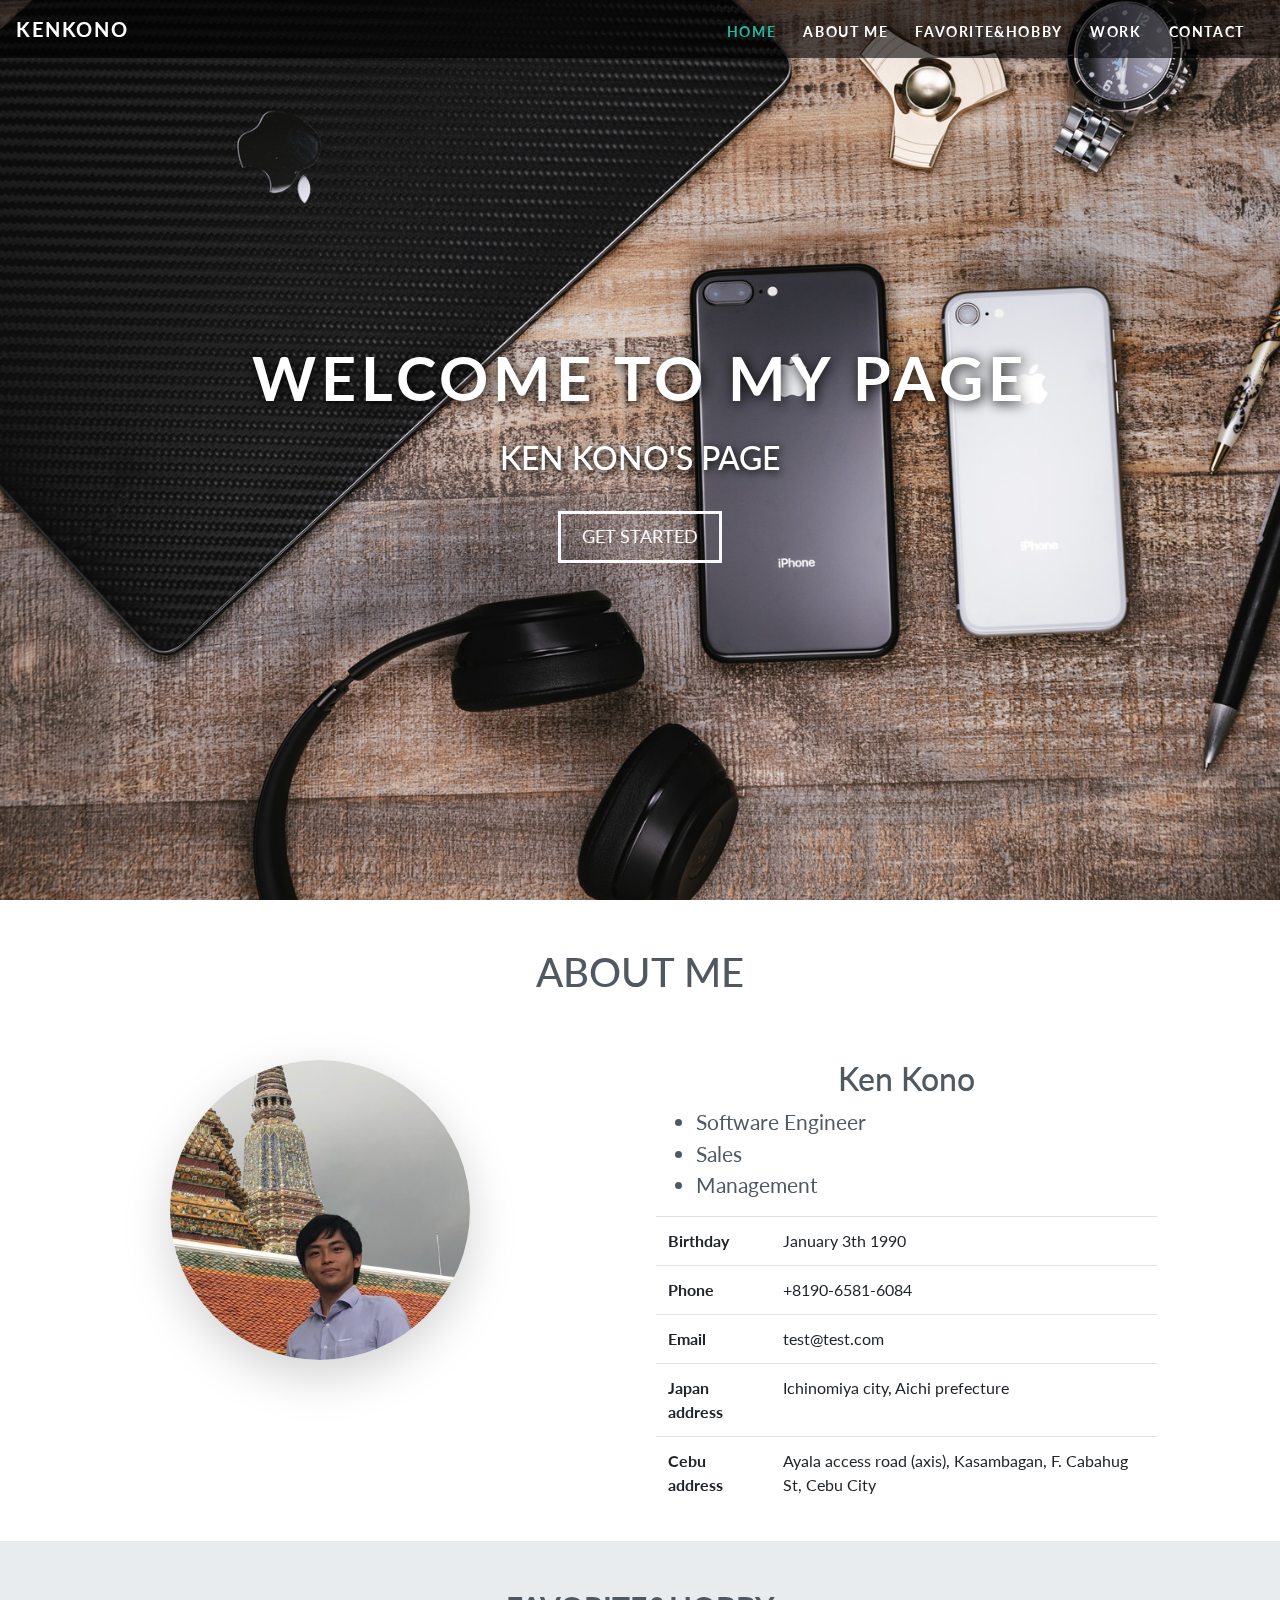
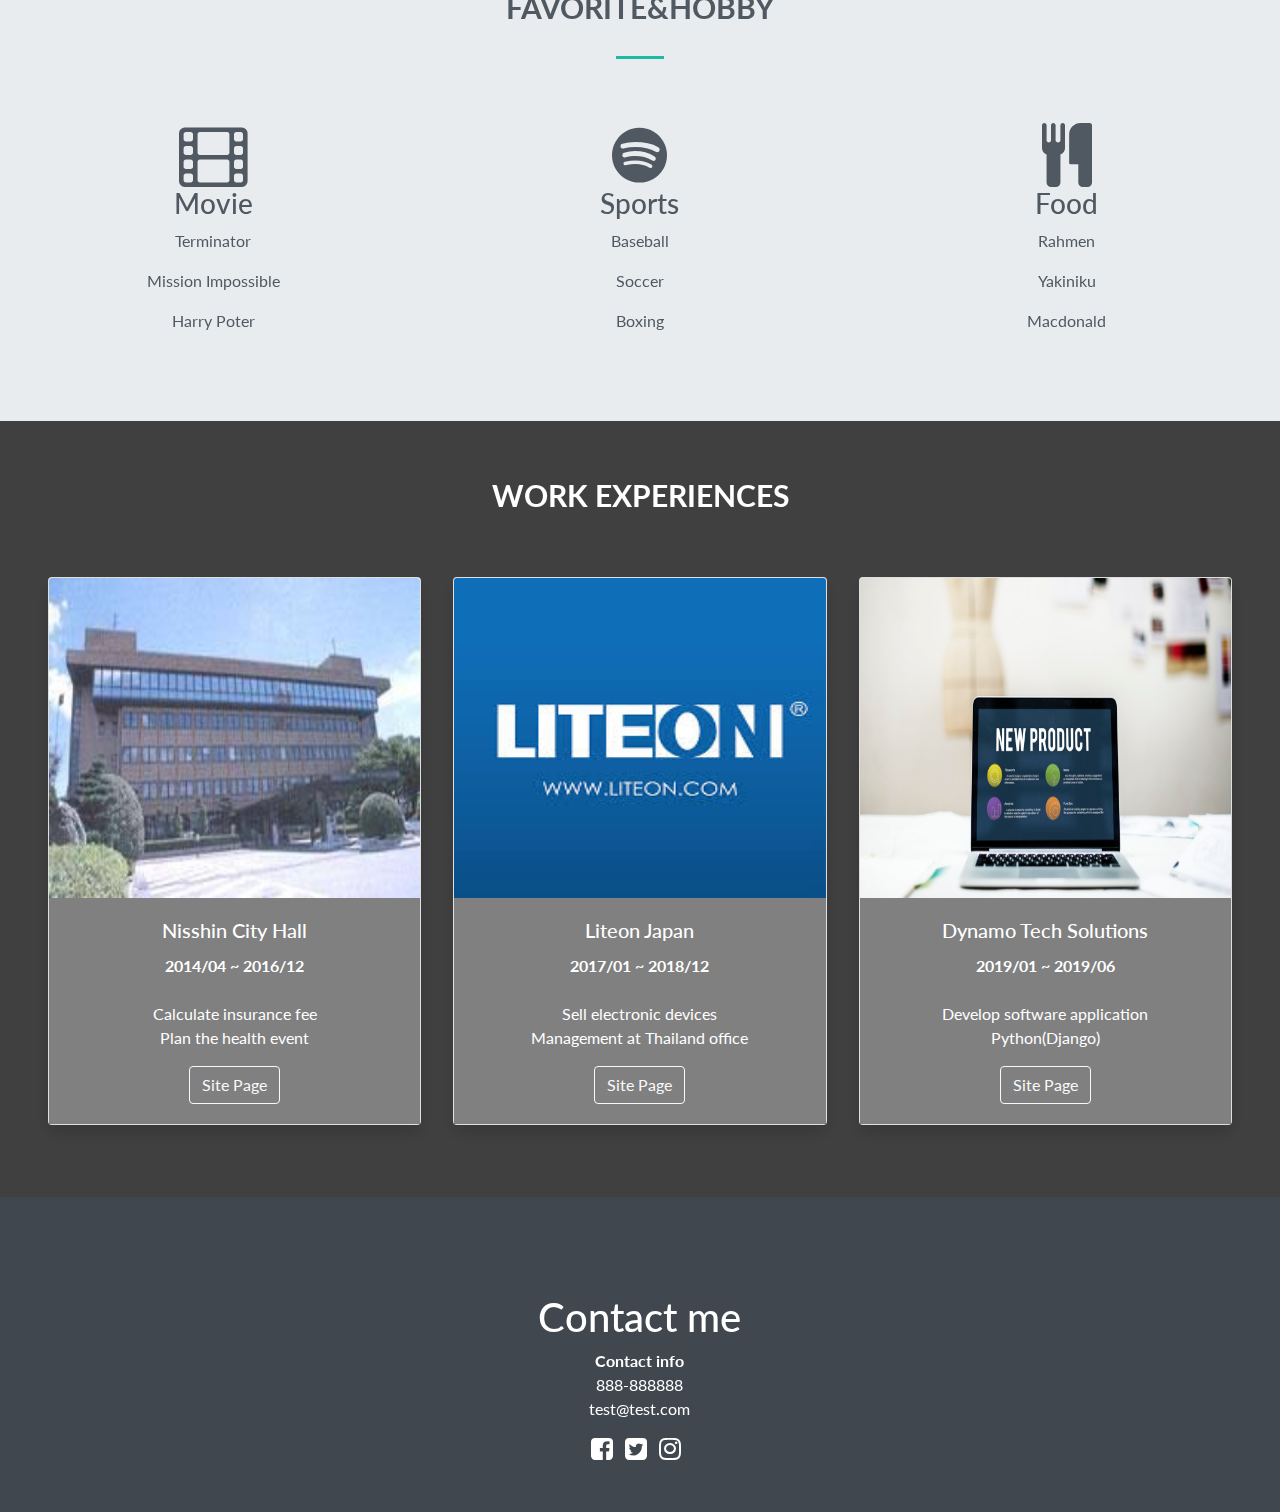
==== index.html @ 5dcddbe7 "rename" ====
<!DOCTYPE html>
<html lang="en">
<head>
    <meta charset="UTF-8">
    <meta name="viewport" content="width=device-width, initial-scale=1.0">
    <meta http-equiv="X-UA-Compatible" content="ie=edge">
    <title>Homework</title>

    <!-- Bootstrap CSS -->
    <link rel="stylesheet" href="https://stackpath.bootstrapcdn.com/bootstrap/4.3.1/css/bootstrap.min.css" integrity="sha384-ggOyR0iXCbMQv3Xipma34MD+dH/1fQ784/j6cY/iJTQUOhcWr7x9JvoRxT2MZw1T" crossorigin="anonymous">
    <!-- custom css -->
    <link rel="stylesheet" href="homework.css">
    <link rel="stylesheet" href="css/fixed.css">
    <!-- awsome font -->
    <link href="https://stackpath.bootstrapcdn.com/font-awesome/4.7.0/css/font-awesome.min.css" rel="stylesheet" integrity="sha384-wvfXpqpZZVQGK6TAh5PVlGOfQNHSoD2xbE+QkPxCAFlNEevoEH3Sl0sibVcOQVnN" crossorigin="anonymous">
</head>
<body data-spy="scroll" data-target="#navbarResponsive">

<!-- home section -->
<div id="home">

<!-- navigation -->
    <nav class="navbar navbar-expand-md navbar-dark bg-dark fixed-top">
        <a class="navbar-brand" href="#">kenkono</a>
        <button class="navbar-toggler" type="button" data-toggle="collapse" data-target="#navbarResponsive">
            <span class="navbar-toggler-icon"></span>
        </button>
        
        <div class="collapse navbar-collapse" id="navbarResponsive">
            <ul class="navbar-nav ml-auto">
                <li class="nav-item">
                    <a href="#home" class="nav-link">Home</a>
                </li>
                <li class="nav-item">
                    <a href="#aboutme" class="nav-link">About me</a>
                </li>
                <li class="nav-item">
                    <a href="#favorites" class="nav-link">Favorite&Hobby</a>
                </li>
                <li class="nav-item">
                    <a href="#work" class="nav-link">Work</a>
                </li>
                <li class="nav-item">
                    <a href="#contact" class="nav-link">Contact</a>
                </li>
            </ul>
        </div>
    </nav>
<!-- end navigation -->

<!-- start landing page -->
    <div class="landing">
        <div class="home-wrap">
            <div class="home-inner"></div>
        </div>
    </div>

    <div class="caption text-center">
        <h1>Welcome to My Page</h1>
        <h3>Ken Kono's page</h3>
        <a href="#aboutme" class="btn btn-outline-light btn-lg">Get Started</a>
    </div>

<!-- end landing page -->

</div>
<!-- end home -->

<!-- aboutme section -->

<div id="aboutme" class="offset">
    <h1 class="text-center my-5 aboutme-title" id="self-introduction">About me</h1>
    <div class="row aboutme">
        <div class="col-md-6 text-center">
            <div class="profile_image shadow-lg"></div>
        </div>
        <div class="col-md-5">
            <h2 class="text-center">Ken Kono</h2>
            <ul>
                <li>Software Engineer</li>
                <li>Sales</li>
                <li>Management</li>
            </ul>
            <table class="table">
                <tbody>
                    <tr>
                        <th scope="row">Birthday</th>
                        <td>January 3th 1990</td>
                    </tr>
                    <tr>
                        <th scope="row">Phone</th>
                        <td>+8190-6581-6084</td>
                    </tr>
                    <tr>
                        <th scope="row">Email</th>
                        <td>test@test.com</td>
                    </tr>
                    <tr>
                        <th scope="row">Japan address</th>
                        <td>Ichinomiya city, Aichi prefecture</td>
                    </tr>
                    <tr>
                        <th scope="row">Cebu address</th>
                        <td>Ayala access road (axis), Kasambagan, F. Cabahug St, Cebu City</td>
                    </tr>
                </tbody>
            </table>
        </div>
    </div>
</div>

<!-- end aboutme -->

<!-- favorites section -->
<div id="favorites" class="offset">

<!-- start jumbotron -->
    <div class="jumbotron">
        <!-- start narrow -->
        <div class="narrow text-center">
            <div class="col-12">
                <h3 class="heading">Favorite&Hobby</h3>
                <div class="heading-underline"></div> 
            </div>
        </div>
        <!-- end narrow -->

        <!-- start row -->
        <div class="row text-center">
            <div class="col-md-4">
                <div class="feature">
                    <i class="fa fa-film fa-4x" data-fa-transform="shrink-3 up-5"></i>
                    <h3>Movie</h3>
                    <p>Terminator</p>
                    <p>Mission Impossible</p>
                    <p>Harry Poter</p>
                </div>
            </div>
            <div class="col-md-4">
                <div class="feature">
                    <i class="fa fa-spotify fa-4x" data-fa-transform="shrink-3 up-5"></i>
                    <h3>Sports</h3>
                    <p>Baseball</p>
                    <p>Soccer</p>
                    <p>Boxing</p>
                </div>
            </div>
            <div class="col-md-4">
                <div class="feature">
                    <i class="fa fa-cutlery fa-4x" data-fa-transform="shrink-3 up-5"></i>
                    <h3>Food</h3>
                    <p>Rahmen</p>
                    <p>Yakiniku</p>
                    <p>Macdonald</p>
                </div>
            </div>

        </div>
        <!-- end row -->

    </div>
<!-- end jumbotoron -->

</div>
<!-- end favorite section -->

<!-- work section -->
<div id="work" class="offset">
    <!-- start fixed-background -->
    <div class="fixed-background">

        <!-- start row dark -->
        <div class="row dark text-center">

            <div class="col-12">
                <h3 class="heading">Work experiences</h3>
                <div class="header-underline"></div> 
            </div>
            <div class="row">
                <div class="col-lg-4 col-md-6 col-12">
                    <div class="card shadow mb-3 mx-auto">
                        <img class="card-img-top" src="images/nisshin.jpg" alt="Card image cap">
                        <div class="card-body">
                            <h5 class="card-title">Nisshin City Hall</h5>
                            <strong>2014/04 ~ 2016/12</strong>
                            <p class="card-text">
                                Calculate insurance fee<br>
                                Plan the health event
                            </p>
                            <a href="https://www.city.nisshin.lg.jp" target="_blank" class="btn btn-outline-light">Site Page</a>
                        </div>
                    </div>
                </div>
                <div class="col-lg-4 col-md-6 col-12">
                    <div class="card shadow mb-3 mx-auto">
                        <img class="card-img-top" src="images/liteon.jpg" alt="Card image cap">
                        <div class="card-body">
                            <h5 class="card-title">Liteon Japan</h5>
                            <strong>2017/01 ~ 2018/12</strong>
                            <p class="card-text">
                                Sell electronic devices<br>
                                Management at Thailand office
                            </p>
                            <a href="http://www.lite-on.co.jp" target="_blank" class="btn btn-outline-light">Site Page</a>
                        </div>
                    </div>
                </div>
                <div class="col-lg-4 col-md-6 col-12">
                    <div class="card shadow mb-3 mx-auto">
                        <img class="card-img-top" src="images/portitem1.jpeg" alt="Card image cap">
                        <div class="card-body">
                            <h5 class="card-title">Dynamo Tech Solutions</h5>
                            <strong>2019/01 ~ 2019/06</strong>
                            <p class="card-text">
                                    Develop software application<br>
                                    Python(Django)
                            </p>
                            <a href="https://dynamo-tech.com" target="_blank" class="btn btn-outline-light">Site Page</a>
                        </div>
                    </div>
                </div>
            </div>

        </div>
        <!-- end row dark -->
        <div class="fixed-wrap">
            <div class="fixed"></div>
        </div>
    </div>
    <!-- end fixed-background -->
    
</div>

<!-- end work section -->

<!-- contact section -->
<div id="contact" class="offset">

<footer>
    <div class="row justify-content-center">
        <div class="col-md-5 text-center">
            <img src="" alt="">
            <h1>Contact me</h1>
            <strong>Contact info</strong>
            <p>888-888888<br>test@test.com</p>
            <a href="https://www.facebook.com/ken.kono.7" target="_blank"><i class="fa fa-facebook-square sns"></i></a>
            <a href="https://twitter.com/kenkono5" target="_blank"><i class="fa fa-twitter-square sns"></i></a>
            <a href="https://www.instagram.com/recollegekono" target="_blank"><i class="fa fa-instagram sns"></i></a>
        </div>
    </div>
</footer>
    
</div>
    

<!-- bootstrap -->
<script src="https://code.jquery.com/jquery-3.3.1.slim.min.js" integrity="sha384-q8i/X+965DzO0rT7abK41JStQIAqVgRVzpbzo5smXKp4YfRvH+8abtTE1Pi6jizo" crossorigin="anonymous"></script>
<script src="https://cdnjs.cloudflare.com/ajax/libs/popper.js/1.14.7/umd/popper.min.js" integrity="sha384-UO2eT0CpHqdSJQ6hJty5KVphtPhzWj9WO1clHTMGa3JDZwrnQq4sF86dIHNDz0W1" crossorigin="anonymous"></script>
<script src="https://stackpath.bootstrapcdn.com/bootstrap/4.3.1/js/bootstrap.min.js" integrity="sha384-JjSmVgyd0p3pXB1rRibZUAYoIIy6OrQ6VrjIEaFf/nJGzIxFDsf4x0xIM+B07jRM" crossorigin="anonymous"></script>
</body>
</html>
---- homework.css ----
@import url('https://fonts.googleapis.com/css?family=Lato:400,700&display=swap');

body {
    overflow-x: hidden;
    font-family: 'Lato', sans-serif;
    color: #505962;
}

.offset:before {
    display: block;
    content: "";
    height: 4rem;
    margin-top: -4rem;
}

/* navigation */

.navbar {
    text-transform: uppercase;
    font-weight: 700;
    font-size: .9rem;
    letter-spacing: .1rem;
    background: rgba(0, 0, 0, 0.6)!important;
}

.navbar-nav li {
    padding-right: .7rem;
}

.navbar-dark .navbar-nav .nav-link {
    color: white;
    padding-top: .8rem;
}

.navbar-dark .navbar-nav .nav-link.active,
.navbar-dark .navbar-nav .nav-link:hover {
    color: #1ebba3;
}

/* landing page */

.home-inner {
    background-image: url(images/pc_gadjet.jpg);
}

.caption {
    width: 100%;
    max-width: 100%;
    position: absolute;
    top: 38%;
    z-index: 1;
    color: white;
    text-transform: uppercase;
}

.caption h1 {
    font-size: 3.8rem;
    font-weight: 700;
    letter-spacing: .3rem;
    text-shadow: .1rem .1rem .8rem black;
    padding-bottom: 1rem;
}

.caption h3 {
    font-size: 2rem;
    text-shadow: .1rem .1rem .5rem black;
    padding-bottom: 1.6rem;
}

.btn-lg {
    border-width: medium;
    border-radius: 0;
    padding: .6rem 1.3rem;
    font-size: 1.1rem;
}

/* aboutme section */
.profile_image {
    background-image: url("images/profile.jpg");
    width: 300px;
    height: 300px;
    border-radius: 50%;
    background-size: cover;
    display: inline-block;
}

.aboutme li {
    font-size: 1.3rem;
}

.aboutme-title {
    text-transform: uppercase;
}

/* favorite section */

.jumbotron {
    margin-bottom: 0;
    padding: 2rem 0 3.5rem;
    border-radius: 0;
}

h3.heading {
    font-size: 1.9rem;
    font-weight: 700;
    text-transform: uppercase;
    margin-bottom: 1.9rem;
}

.heading-underline {
    width: 3rem;
    height: .2rem;
    background-color: #1ebba3;
    margin: 0 auto 2rem;
}


.favorite h3 {
    font-size: 1.3rem;
    text-transform: uppercase;
    padding-bottom: .4rem;
}

.favorite p {
    font-size: 1.1rem;
}

/* work section */

.fixed {
    background-image: url(images/portitem3.jpeg)
}

.dark {
    background-color: rgba(0, 0, 0, 0.75);
    color: white;
    padding: 2.5rem 2rem;
}

.fixed-background h3 {
    margin-bottom: 2rem;
}

.fixed-background p {
    margin-top: 1.5rem;
}

.card-img-top {
    height: 20rem;
}

.card-body {
    background-color: gray;
}

/* contact section */

footer {
    background-color: #40474e;
    color: white;
    padding: 2rem 0 2rem;
}

footer img {
    height: 3rem;
    margin: 1.5rem 0;
}

footer a {
    color: white;
}

footer .sns:before {
    font-size: 1.6rem;
    margin: 1.2rem .5rem 0 0;
}
footer .sns:hover {
    color: #1ebba3;
}

/* media query */

@media (max-width: 767px) {
    .caption h1 {
        font-size: 2.3rem;
        letter-spacing: .15rem;
        padding-bottom: .5rem;
    }
    
    .caption h3 {
        font-size: 1.2rem;
        padding-bottom: 1.2rem;
    }
    
    .btn-lg {
        padding: .5rem 1rem;
        font-size: 1rem;
    }

    .narrow h1 {
        font-size: 1.5rem;
    }
}
---- css/fixed.css ----
/*--- Extra Bootstrap Column Padding --*/
[class*="col-"] {
    padding: 1rem;
  }
  
  /*--- Bootstrap Mobile Gutter Fix --*/
  .row, .container-fluid {
  margin-left: 0px!important;
  margin-right: 0px!important;
  }
  
  /*--- Fix for Fixed Navbar jumping on scroll --*/
  .fixed-top  {
   -webkit-backface-visibility: hidden;
  }
  
  /*--- Fixed Landing Page Section --*/
  .landing {
    position: relative;
    width: 100%;
    height: 100vh;
    display: table;
    z-index: -1;
  }
  .home-wrap {
    clip: rect(0, auto, auto, 0);
    position: absolute;
    top: 0;
    left: 0;
    width: 100%;
    height: 100%;
  }
  .home-inner {
    position: fixed;
    display: table;
    top: 0;
    left: 0;
    width: 100%;
    height: 100%;
    background-size: cover;
    background-position: center center;
    -webkit-transform: translateZ(0);
            transform: translateZ(0);
    will-change: transform;
  }
  
  /*--- iOS Fixed Background Image --*/
  .fixed-background {
    position: relative;
    width: 100%;
  }
  .fixed-wrap {
    clip: rect(0, auto, auto, 0);
    position: absolute;
    top: 0;
    left: 0;
    width: 100%;
    height: 100%;
    z-index: -999!important;
  }
  .fixed {
    position: fixed;
    display: block;
    top: 0;
    left: 0;
    width: 100%;
    height: 100%;
    background-size: cover;
    background-position: center center;
    -webkit-transform: translateZ(0);
            transform: translateZ(0);
    will-change: transform;
  }
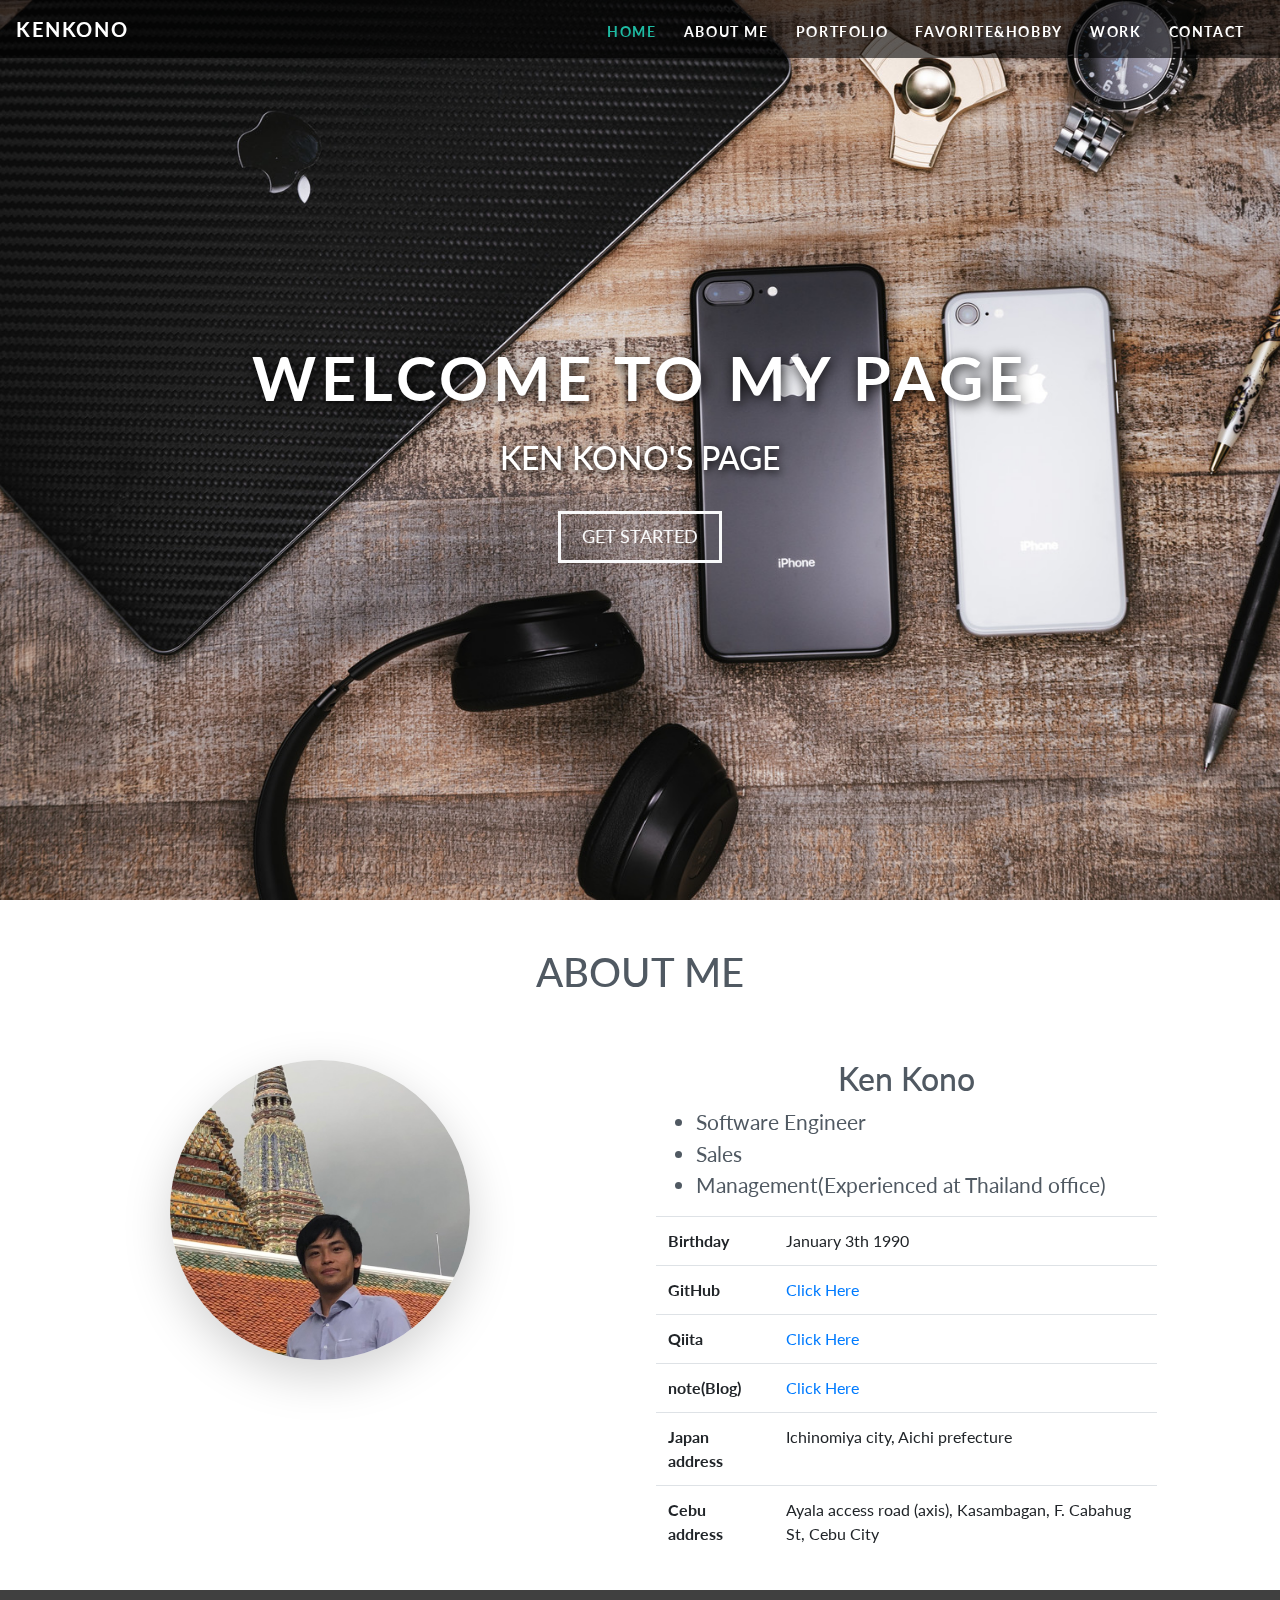
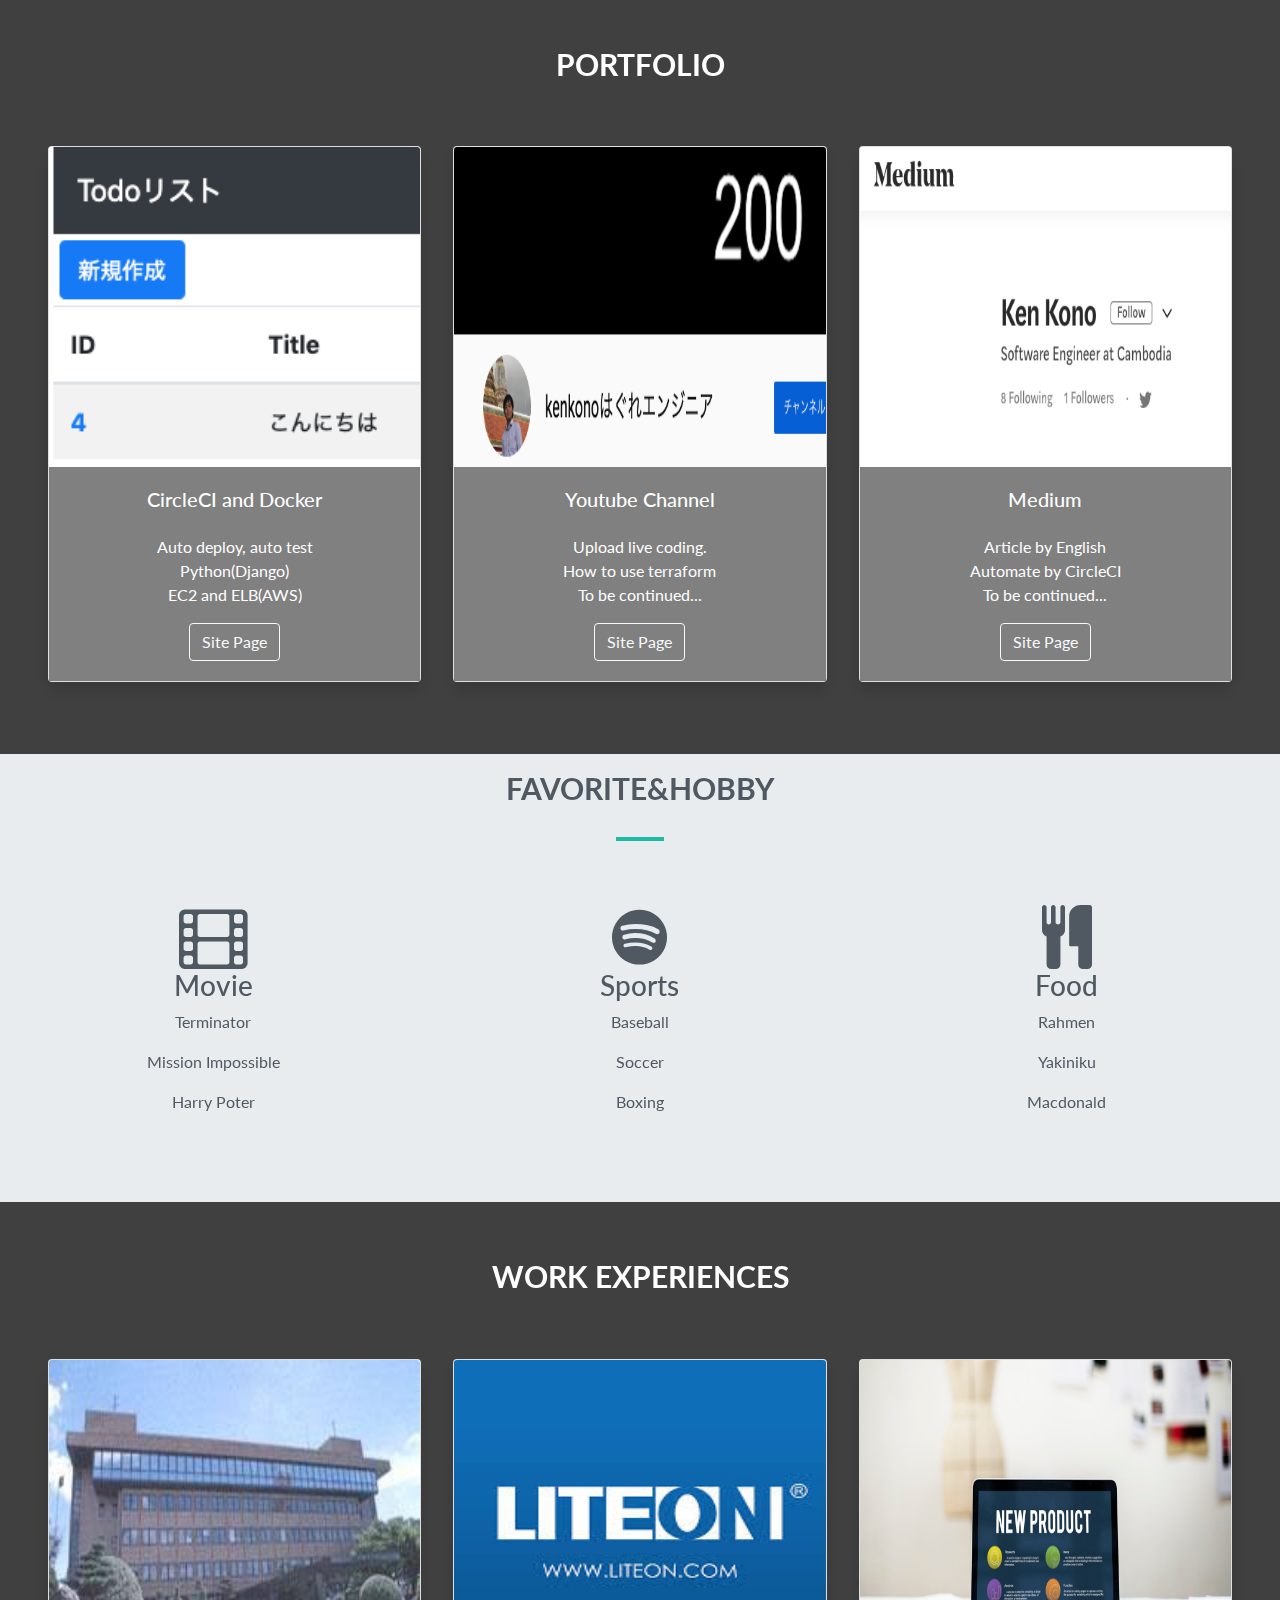
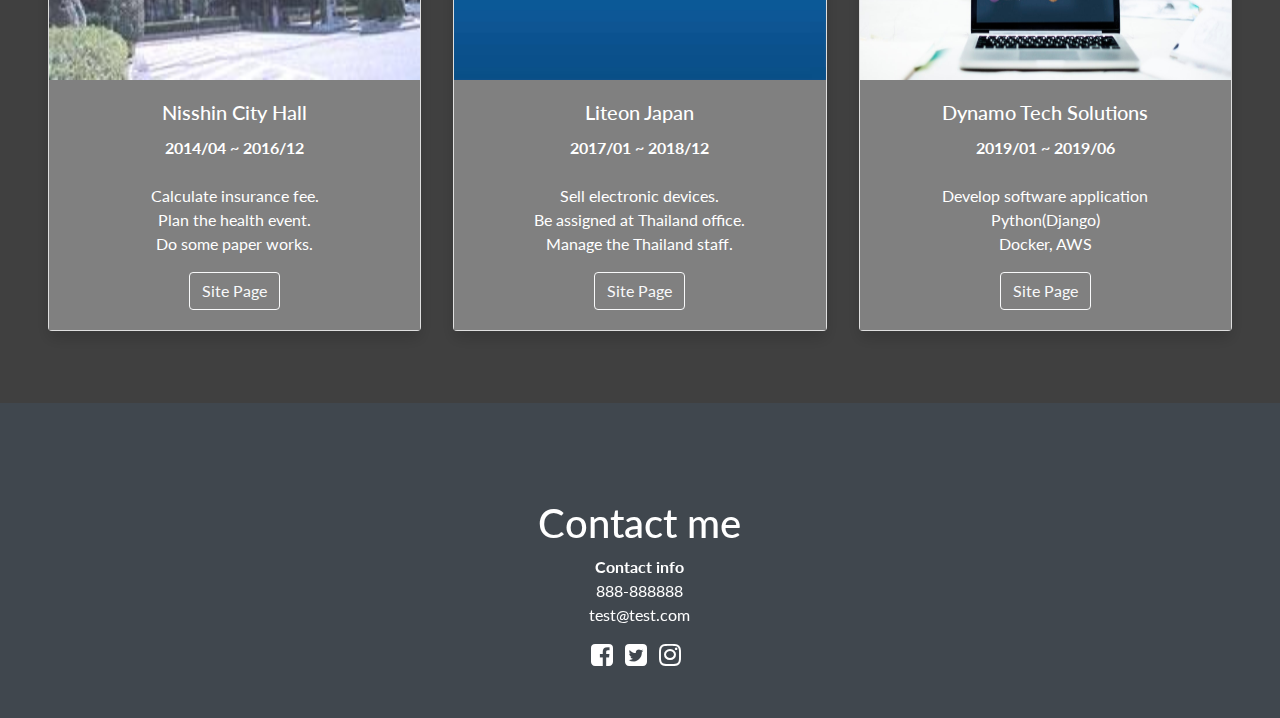
==== commit 08183e1f: "modify" ====
--- a/index.html
+++ b/index.html
@@ -35,6 +35,9 @@
                     <a href="#aboutme" class="nav-link">About me</a>
                 </li>
                 <li class="nav-item">
+                    <a href="#portfolio" class="nav-link">Portfolio</a>
+                </li>
+                <li class="nav-item">
                     <a href="#favorites" class="nav-link">Favorite&Hobby</a>
                 </li>
                 <li class="nav-item">
@@ -79,7 +82,7 @@
             <ul>
                 <li>Software Engineer</li>
                 <li>Sales</li>
-                <li>Management</li>
+                <li>Management(Experienced at Thailand office)</li>
             </ul>
             <table class="table">
                 <tbody>
@@ -88,12 +91,22 @@
                         <td>January 3th 1990</td>
                     </tr>
                     <tr>
-                        <th scope="row">Phone</th>
-                        <td>+8190-6581-6084</td>
-                    </tr>
-                    <tr>
-                        <th scope="row">Email</th>
-                        <td>test@test.com</td>
+                        <th scope="row">GitHub</th>
+                        <td>
+                            <a href="https://github.com/kenkono/CircleCI_Docker-django_todo-" target="_blank">Click Here</a>
+                        </td>
+                    </tr>
+                    <tr>
+                        <th scope="row">Qiita</th>
+                        <td>
+                            <a href="https://qiita.com/kenkono" target="_blank">Click Here</a>
+                        </td>
+                    </tr>
+                    <tr>
+                        <th scope="row">note(Blog)</th>
+                        <td>
+                            <a href="https://note.mu/kenkono" target="_blank">Click Here</a>
+                        </td>
                     </tr>
                     <tr>
                         <th scope="row">Japan address</th>
@@ -110,6 +123,78 @@
 </div>
 
 <!-- end aboutme -->
+
+<!-- portfolio section -->
+
+<div id="portfolio" class="offset">
+
+    <!-- start fixed-background -->
+    <div class="fixed-background">
+
+        <!-- start row dark -->
+        <div class="row dark text-center">
+
+            <div class="col-12">
+                <h3 class="heading">Portfolio</h3>
+                <div class="header-underline"></div> 
+            </div>
+            <div class="row">
+                <div class="col-lg-4 col-md-6 col-12">
+                    <div class="card shadow mb-3 mx-auto">
+                        <img class="card-img-top" src="images/django-todo.png" alt="Card image cap">
+                        <div class="card-body">
+                            <h5 class="card-title">CircleCI and Docker</h5>
+                            <p class="card-text">
+                                Auto deploy, auto test<br>
+                                Python(Django)<br>
+                                EC2 and ELB(AWS)
+                            </p>
+                            <a href="https://todo-list.dynamo-tech.com/" target="_blank" class="btn btn-outline-light">Site Page</a>
+                        </div>
+                    </div>
+                </div>
+                <div class="col-lg-4 col-md-6 col-12">
+                    <div class="card shadow mb-3 mx-auto">
+                        <img class="card-img-top" src="images/youtube.png" alt="Card image cap">
+                        <div class="card-body">
+                            <h5 class="card-title">Youtube Channel</h5>
+                            <p class="card-text">
+                                Upload live coding.<br>
+                                How to use terraform<br>
+                                To be continued...
+                            </p>
+                            <a href="https://www.youtube.com/channel/UC9u05krBHU_7ikSQGxbowuw?view_as=subscriber" target="_blank" class="btn btn-outline-light">Site Page</a>
+                        </div>
+                    </div>
+                </div>
+                <div class="col-lg-4 col-md-6 col-12">
+                    <div class="card shadow mb-3 mx-auto">
+                        <img class="card-img-top" src="images/medium.png" alt="Card image cap">
+                        <div class="card-body">
+                            <h5 class="card-title">Medium</h5>
+                            <p class="card-text">
+                                    Article by English<br>
+                                    Automate by CircleCI<br>
+                                    To be continued...
+                            </p>
+                            <a href="https://medium.com/@kenkono" target="_blank" class="btn btn-outline-light">Site Page</a>
+                        </div>
+                    </div>
+                </div>
+            </div>
+
+        </div>
+        <!-- end row dark -->
+
+        <div class="fixed-wrap">
+            <div class="fixed portfolio"></div>
+        </div>
+    </div>
+    <!-- end fixed-background -->
+    
+</div>
+
+<!-- end portfolio section -->
 
 <!-- favorites section -->
 <div id="favorites" class="offset">
@@ -184,8 +269,9 @@
                             <h5 class="card-title">Nisshin City Hall</h5>
                             <strong>2014/04 ~ 2016/12</strong>
                             <p class="card-text">
-                                Calculate insurance fee<br>
-                                Plan the health event
+                                Calculate insurance fee.<br>
+                                Plan the health event.<br>
+                                Do some paper works.
                             </p>
                             <a href="https://www.city.nisshin.lg.jp" target="_blank" class="btn btn-outline-light">Site Page</a>
                         </div>
@@ -198,8 +284,9 @@
                             <h5 class="card-title">Liteon Japan</h5>
                             <strong>2017/01 ~ 2018/12</strong>
                             <p class="card-text">
-                                Sell electronic devices<br>
-                                Management at Thailand office
+                                Sell electronic devices.<br>
+                                Be assigned at Thailand office.<br>
+                                Manage the Thailand staff.
                             </p>
                             <a href="http://www.lite-on.co.jp" target="_blank" class="btn btn-outline-light">Site Page</a>
                         </div>
@@ -213,7 +300,8 @@
                             <strong>2019/01 ~ 2019/06</strong>
                             <p class="card-text">
                                     Develop software application<br>
-                                    Python(Django)
+                                    Python(Django)<br>
+                                    Docker, AWS
                             </p>
                             <a href="https://dynamo-tech.com" target="_blank" class="btn btn-outline-light">Site Page</a>
                         </div>
@@ -224,7 +312,7 @@
         </div>
         <!-- end row dark -->
         <div class="fixed-wrap">
-            <div class="fixed"></div>
+            <div class="fixed work"></div>
         </div>
     </div>
     <!-- end fixed-background -->
--- a/homework.css
+++ b/homework.css
@@ -96,7 +96,7 @@
 
 .jumbotron {
     margin-bottom: 0;
-    padding: 2rem 0 3.5rem;
+    padding: 0 0 3.5rem;
     border-radius: 0;
 }
 
@@ -125,9 +125,13 @@
     font-size: 1.1rem;
 }
 
-/* work section */
-
-.fixed {
+/* portfolio and work section */
+
+.fixed.portfolio {
+    background-image: url(images/mountain.jpg)
+}
+
+.fixed.work {
     background-image: url(images/portitem3.jpeg)
 }
 
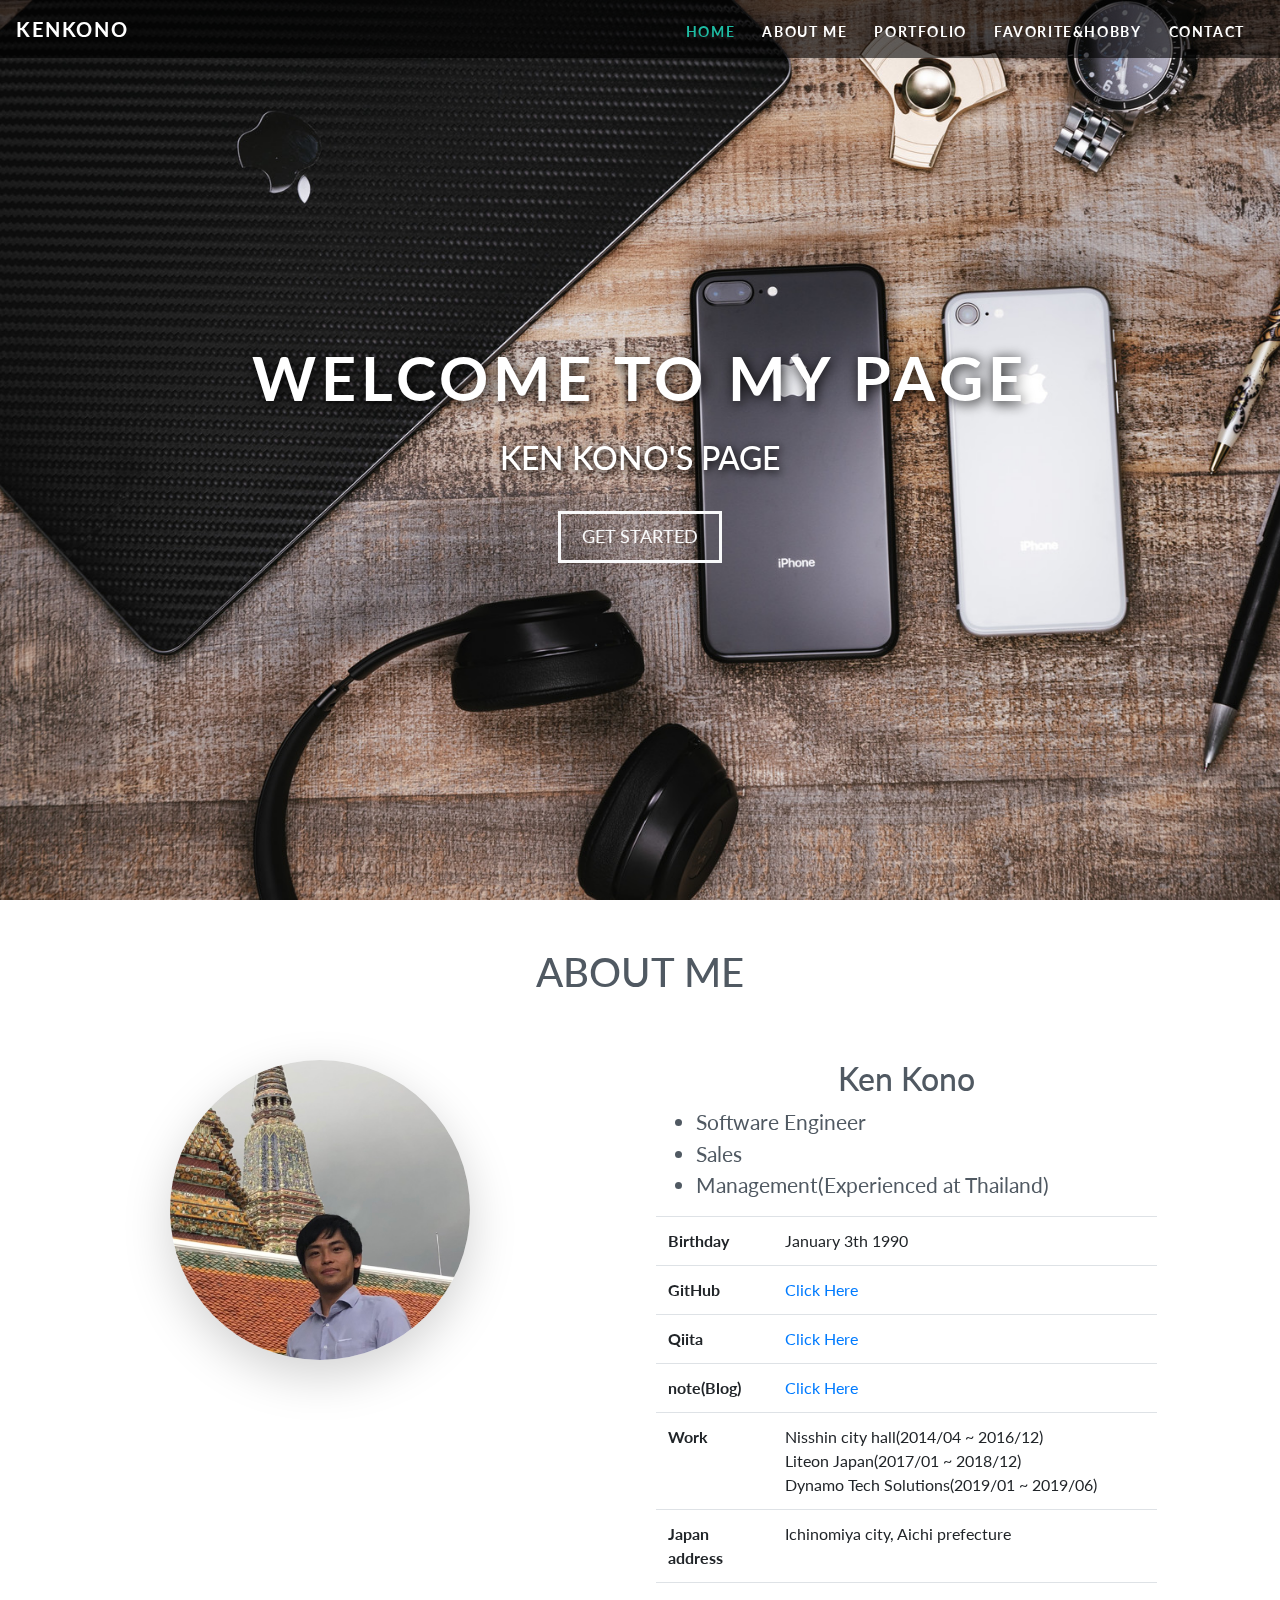
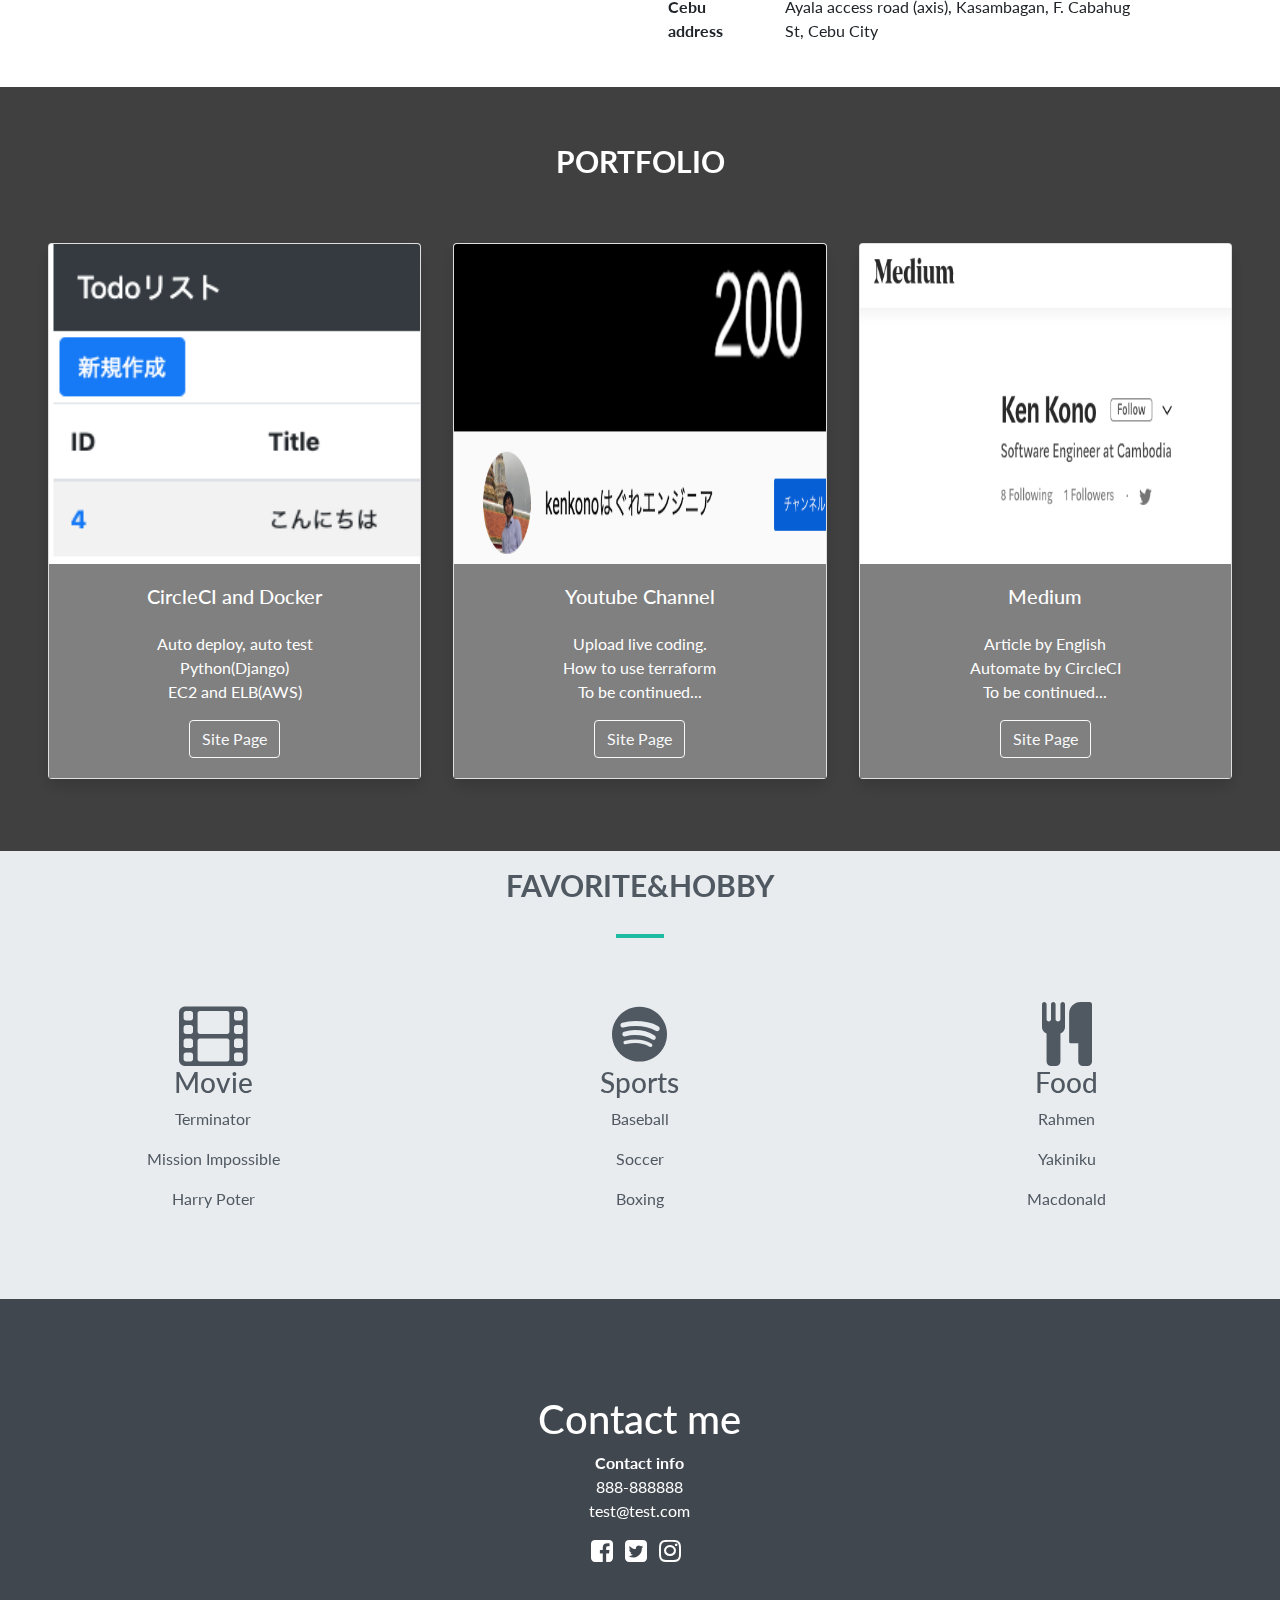
==== commit 0f2dd650: "modify" ====
--- a/index.html
+++ b/index.html
@@ -4,12 +4,12 @@
     <meta charset="UTF-8">
     <meta name="viewport" content="width=device-width, initial-scale=1.0">
     <meta http-equiv="X-UA-Compatible" content="ie=edge">
-    <title>Homework</title>
+    <title>kenkono-portfolio</title>
 
     <!-- Bootstrap CSS -->
     <link rel="stylesheet" href="https://stackpath.bootstrapcdn.com/bootstrap/4.3.1/css/bootstrap.min.css" integrity="sha384-ggOyR0iXCbMQv3Xipma34MD+dH/1fQ784/j6cY/iJTQUOhcWr7x9JvoRxT2MZw1T" crossorigin="anonymous">
     <!-- custom css -->
-    <link rel="stylesheet" href="homework.css">
+    <link rel="stylesheet" href="style.css">
     <link rel="stylesheet" href="css/fixed.css">
     <!-- awsome font -->
     <link href="https://stackpath.bootstrapcdn.com/font-awesome/4.7.0/css/font-awesome.min.css" rel="stylesheet" integrity="sha384-wvfXpqpZZVQGK6TAh5PVlGOfQNHSoD2xbE+QkPxCAFlNEevoEH3Sl0sibVcOQVnN" crossorigin="anonymous">
@@ -40,9 +40,9 @@
                 <li class="nav-item">
                     <a href="#favorites" class="nav-link">Favorite&Hobby</a>
                 </li>
-                <li class="nav-item">
+                <!-- <li class="nav-item">
                     <a href="#work" class="nav-link">Work</a>
-                </li>
+                </li> -->
                 <li class="nav-item">
                     <a href="#contact" class="nav-link">Contact</a>
                 </li>
@@ -82,7 +82,7 @@
             <ul>
                 <li>Software Engineer</li>
                 <li>Sales</li>
-                <li>Management(Experienced at Thailand office)</li>
+                <li>Management(Experienced at Thailand)</li>
             </ul>
             <table class="table">
                 <tbody>
@@ -106,6 +106,14 @@
                         <th scope="row">note(Blog)</th>
                         <td>
                             <a href="https://note.mu/kenkono" target="_blank">Click Here</a>
+                        </td>
+                    </tr>
+                    <tr>
+                        <th scope="row">Work</th>
+                        <td>
+                            Nisshin city hall(2014/04 ~ 2016/12)<br>
+                            Liteon Japan(2017/01 ~ 2018/12)<br>
+                            Dynamo Tech Solutions(2019/01 ~ 2019/06)
                         </td>
                     </tr>
                     <tr>
@@ -250,12 +258,12 @@
 <!-- end favorite section -->
 
 <!-- work section -->
-<div id="work" class="offset">
+<!-- <div id="work" class="offset"> -->
     <!-- start fixed-background -->
-    <div class="fixed-background">
+    <!-- <div class="fixed-background"> -->
 
         <!-- start row dark -->
-        <div class="row dark text-center">
+        <!-- <div class="row dark text-center">
 
             <div class="col-12">
                 <h3 class="heading">Work experiences</h3>
@@ -309,15 +317,15 @@
                 </div>
             </div>
 
-        </div>
+        </div> -->
         <!-- end row dark -->
-        <div class="fixed-wrap">
+        <!-- <div class="fixed-wrap">
             <div class="fixed work"></div>
         </div>
-    </div>
+    </div> -->
     <!-- end fixed-background -->
     
-</div>
+<!-- </div> -->
 
 <!-- end work section -->
 
--- a/style.css
+++ b/style.css
@@ -0,0 +1,207 @@
+@import url('https://fonts.googleapis.com/css?family=Lato:400,700&display=swap');
+
+body {
+    overflow-x: hidden;
+    font-family: 'Lato', sans-serif;
+    color: #505962;
+}
+
+.offset:before {
+    display: block;
+    content: "";
+    height: 4rem;
+    margin-top: -4rem;
+}
+
+/* navigation */
+
+.navbar {
+    text-transform: uppercase;
+    font-weight: 700;
+    font-size: .9rem;
+    letter-spacing: .1rem;
+    background: rgba(0, 0, 0, 0.6)!important;
+}
+
+.navbar-nav li {
+    padding-right: .7rem;
+}
+
+.navbar-dark .navbar-nav .nav-link {
+    color: white;
+    padding-top: .8rem;
+}
+
+.navbar-dark .navbar-nav .nav-link.active,
+.navbar-dark .navbar-nav .nav-link:hover {
+    color: #1ebba3;
+}
+
+/* landing page */
+
+.home-inner {
+    background-image: url(images/pc_gadjet.jpg);
+}
+
+.caption {
+    width: 100%;
+    max-width: 100%;
+    position: absolute;
+    top: 38%;
+    z-index: 1;
+    color: white;
+    text-transform: uppercase;
+}
+
+.caption h1 {
+    font-size: 3.8rem;
+    font-weight: 700;
+    letter-spacing: .3rem;
+    text-shadow: .1rem .1rem .8rem black;
+    padding-bottom: 1rem;
+}
+
+.caption h3 {
+    font-size: 2rem;
+    text-shadow: .1rem .1rem .5rem black;
+    padding-bottom: 1.6rem;
+}
+
+.btn-lg {
+    border-width: medium;
+    border-radius: 0;
+    padding: .6rem 1.3rem;
+    font-size: 1.1rem;
+}
+
+/* aboutme section */
+.profile_image {
+    background-image: url("images/profile.jpg");
+    width: 300px;
+    height: 300px;
+    border-radius: 50%;
+    background-size: cover;
+    display: inline-block;
+}
+
+.aboutme li {
+    font-size: 1.3rem;
+}
+
+.aboutme-title {
+    text-transform: uppercase;
+}
+
+/* favorite section */
+
+.jumbotron {
+    margin-bottom: 0;
+    padding: 0 0 3.5rem;
+    border-radius: 0;
+}
+
+h3.heading {
+    font-size: 1.9rem;
+    font-weight: 700;
+    text-transform: uppercase;
+    margin-bottom: 1.9rem;
+}
+
+.heading-underline {
+    width: 3rem;
+    height: .2rem;
+    background-color: #1ebba3;
+    margin: 0 auto 2rem;
+}
+
+
+.favorite h3 {
+    font-size: 1.3rem;
+    text-transform: uppercase;
+    padding-bottom: .4rem;
+}
+
+.favorite p {
+    font-size: 1.1rem;
+}
+
+/* portfolio and work section */
+
+.fixed.portfolio {
+    background-image: url(images/portitem3.jpeg)
+}
+
+.fixed.work {
+    background-image: url(images/portitem3.jpeg)
+}
+
+.dark {
+    background-color: rgba(0, 0, 0, 0.75);
+    color: white;
+    padding: 2.5rem 2rem;
+}
+
+.fixed-background h3 {
+    margin-bottom: 2rem;
+}
+
+.fixed-background p {
+    margin-top: 1.5rem;
+}
+
+.card-img-top {
+    height: 20rem;
+}
+
+.card-body {
+    background-color: gray;
+}
+
+/* contact section */
+
+footer {
+    background-color: #40474e;
+    color: white;
+    padding: 2rem 0 2rem;
+}
+
+footer img {
+    height: 3rem;
+    margin: 1.5rem 0;
+}
+
+footer a {
+    color: white;
+}
+
+footer .sns:before {
+    font-size: 1.6rem;
+    margin: 1.2rem .5rem 0 0;
+}
+footer .sns:hover {
+    color: #1ebba3;
+}
+
+/* media query */
+
+@media (max-width: 767px) {
+    .caption h1 {
+        font-size: 2.3rem;
+        letter-spacing: .15rem;
+        padding-bottom: .5rem;
+    }
+    
+    .caption h3 {
+        font-size: 1.2rem;
+        padding-bottom: 1.2rem;
+    }
+    
+    .btn-lg {
+        padding: .5rem 1rem;
+        font-size: 1rem;
+    }
+
+    .narrow h1 {
+        font-size: 1.5rem;
+    }
+}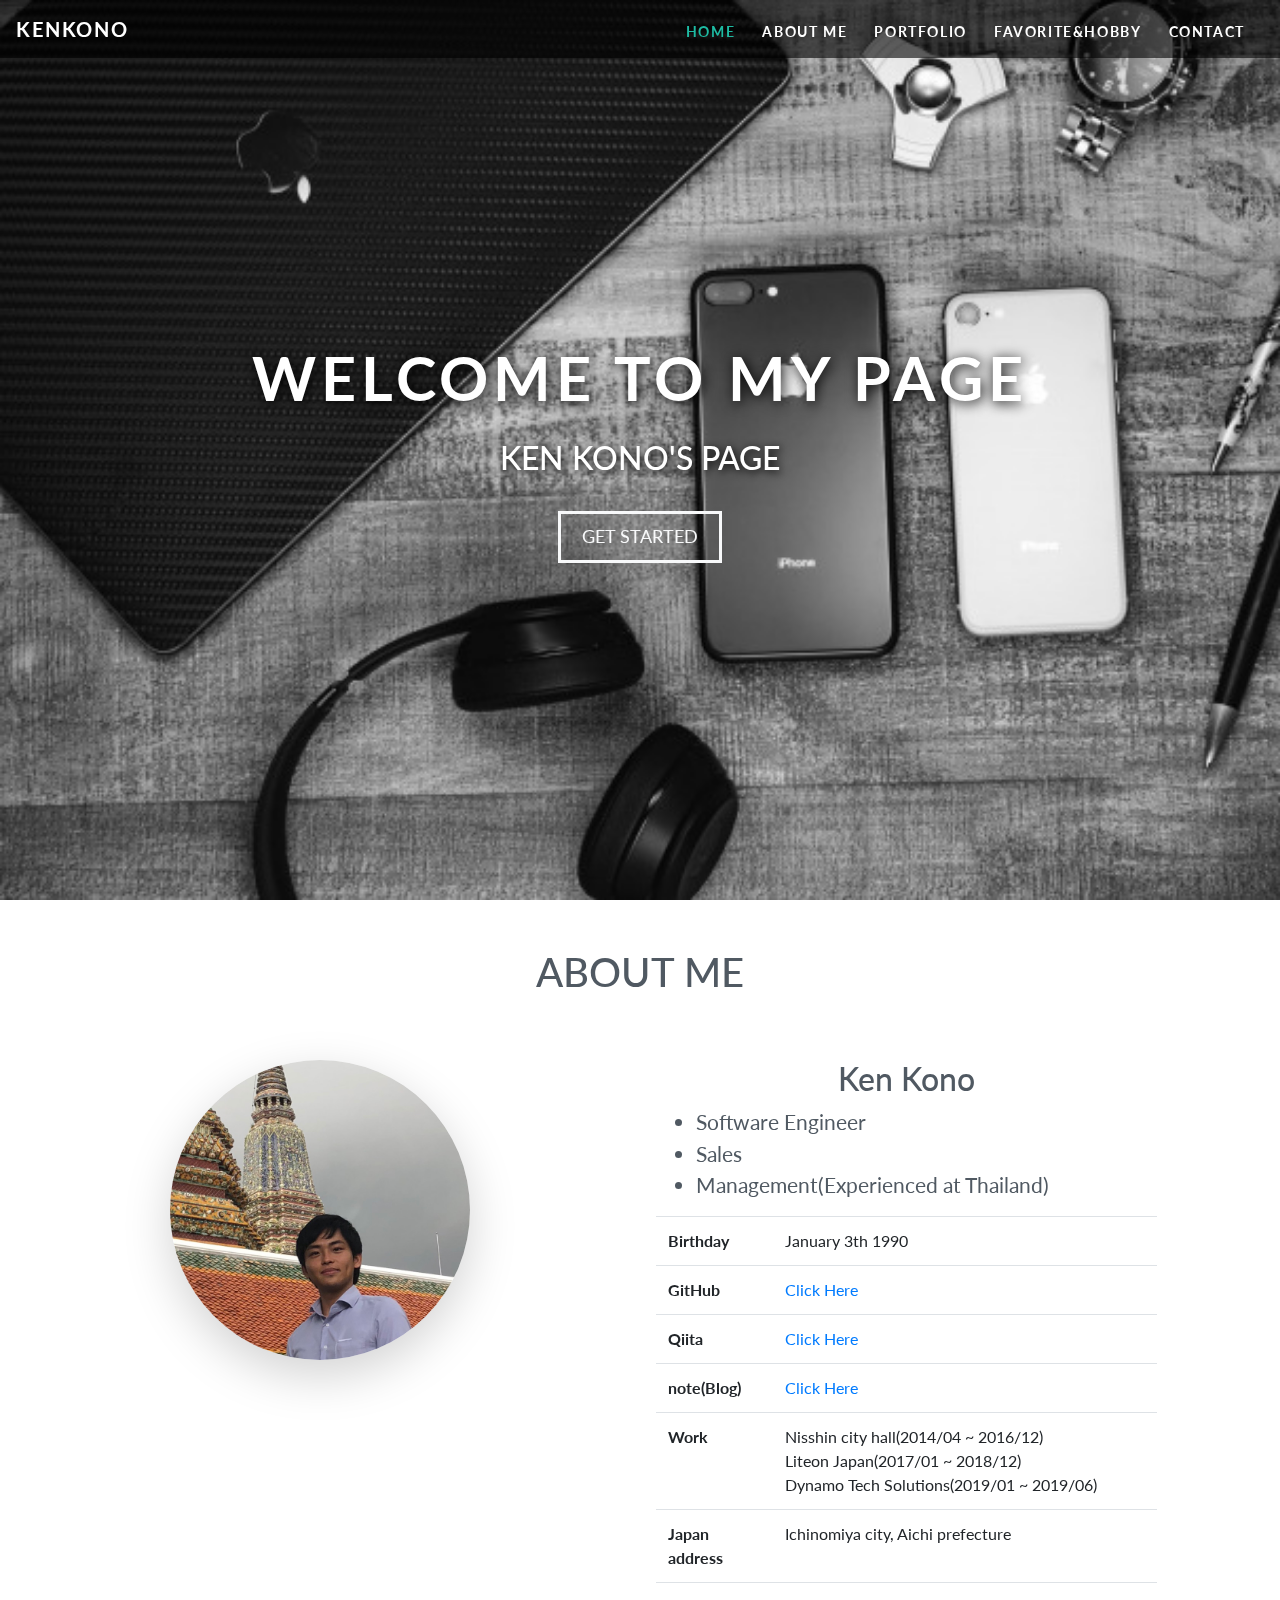
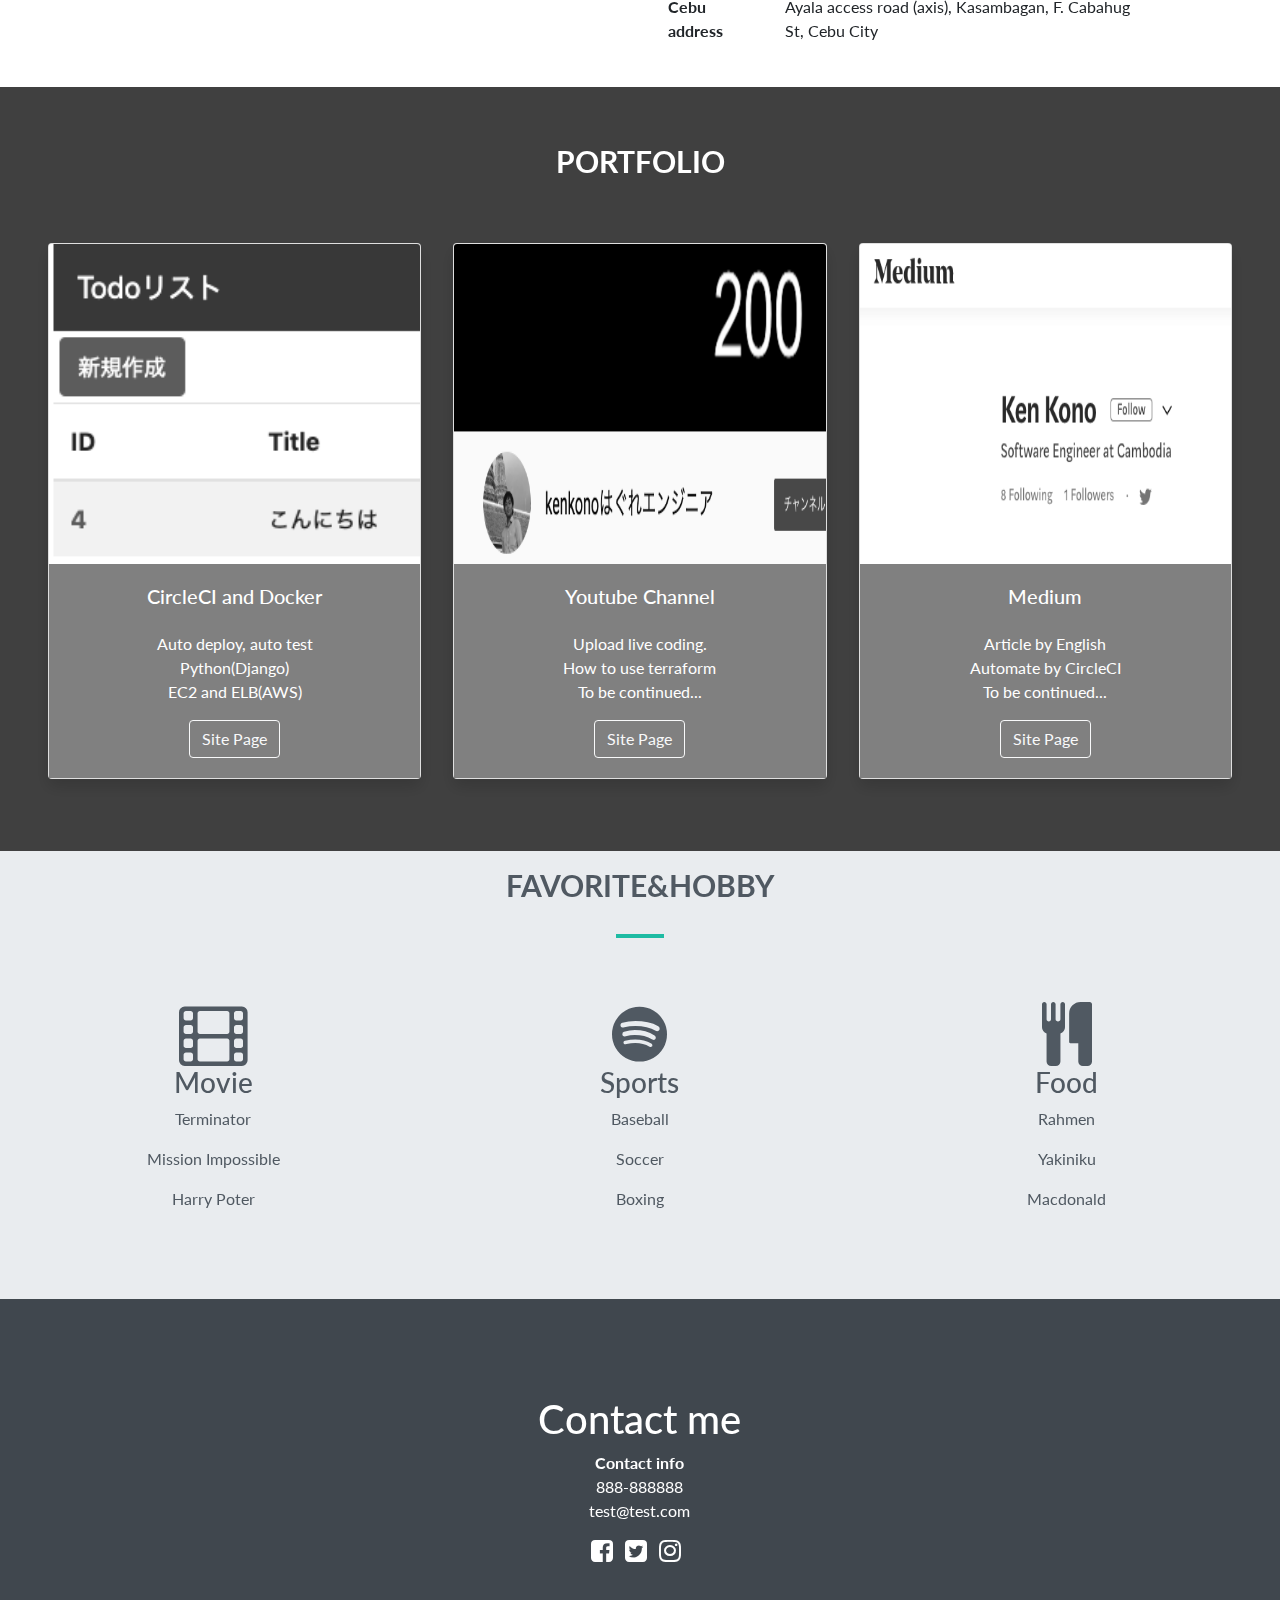
==== commit 680dbd8d: "picture" ====
--- a/index.html
+++ b/index.html
@@ -149,7 +149,7 @@
             <div class="row">
                 <div class="col-lg-4 col-md-6 col-12">
                     <div class="card shadow mb-3 mx-auto">
-                        <img class="card-img-top" src="images/django-todo.png" alt="Card image cap">
+                        <img class="card-img-top" src="images/s_django-todo.png" alt="Card image cap">
                         <div class="card-body">
                             <h5 class="card-title">CircleCI and Docker</h5>
                             <p class="card-text">
@@ -163,7 +163,7 @@
                 </div>
                 <div class="col-lg-4 col-md-6 col-12">
                     <div class="card shadow mb-3 mx-auto">
-                        <img class="card-img-top" src="images/youtube.png" alt="Card image cap">
+                        <img class="card-img-top" src="images/s_youtube.png" alt="Card image cap">
                         <div class="card-body">
                             <h5 class="card-title">Youtube Channel</h5>
                             <p class="card-text">
@@ -177,7 +177,7 @@
                 </div>
                 <div class="col-lg-4 col-md-6 col-12">
                     <div class="card shadow mb-3 mx-auto">
-                        <img class="card-img-top" src="images/medium.png" alt="Card image cap">
+                        <img class="card-img-top" src="images/s_medium.png" alt="Card image cap">
                         <div class="card-body">
                             <h5 class="card-title">Medium</h5>
                             <p class="card-text">
--- a/style.css
+++ b/style.css
@@ -40,7 +40,7 @@
 /* landing page */
 
 .home-inner {
-    background-image: url(images/pc_gadjet.jpg);
+    background-image: url(images/s_pc_gadjet.jpg);
 }
 
 .caption {
@@ -128,7 +128,7 @@
 /* portfolio and work section */
 
 .fixed.portfolio {
-    background-image: url(images/portitem3.jpeg)
+    background-image: url(images/s_portitem3.jpeg)
 }
 
 .fixed.work {
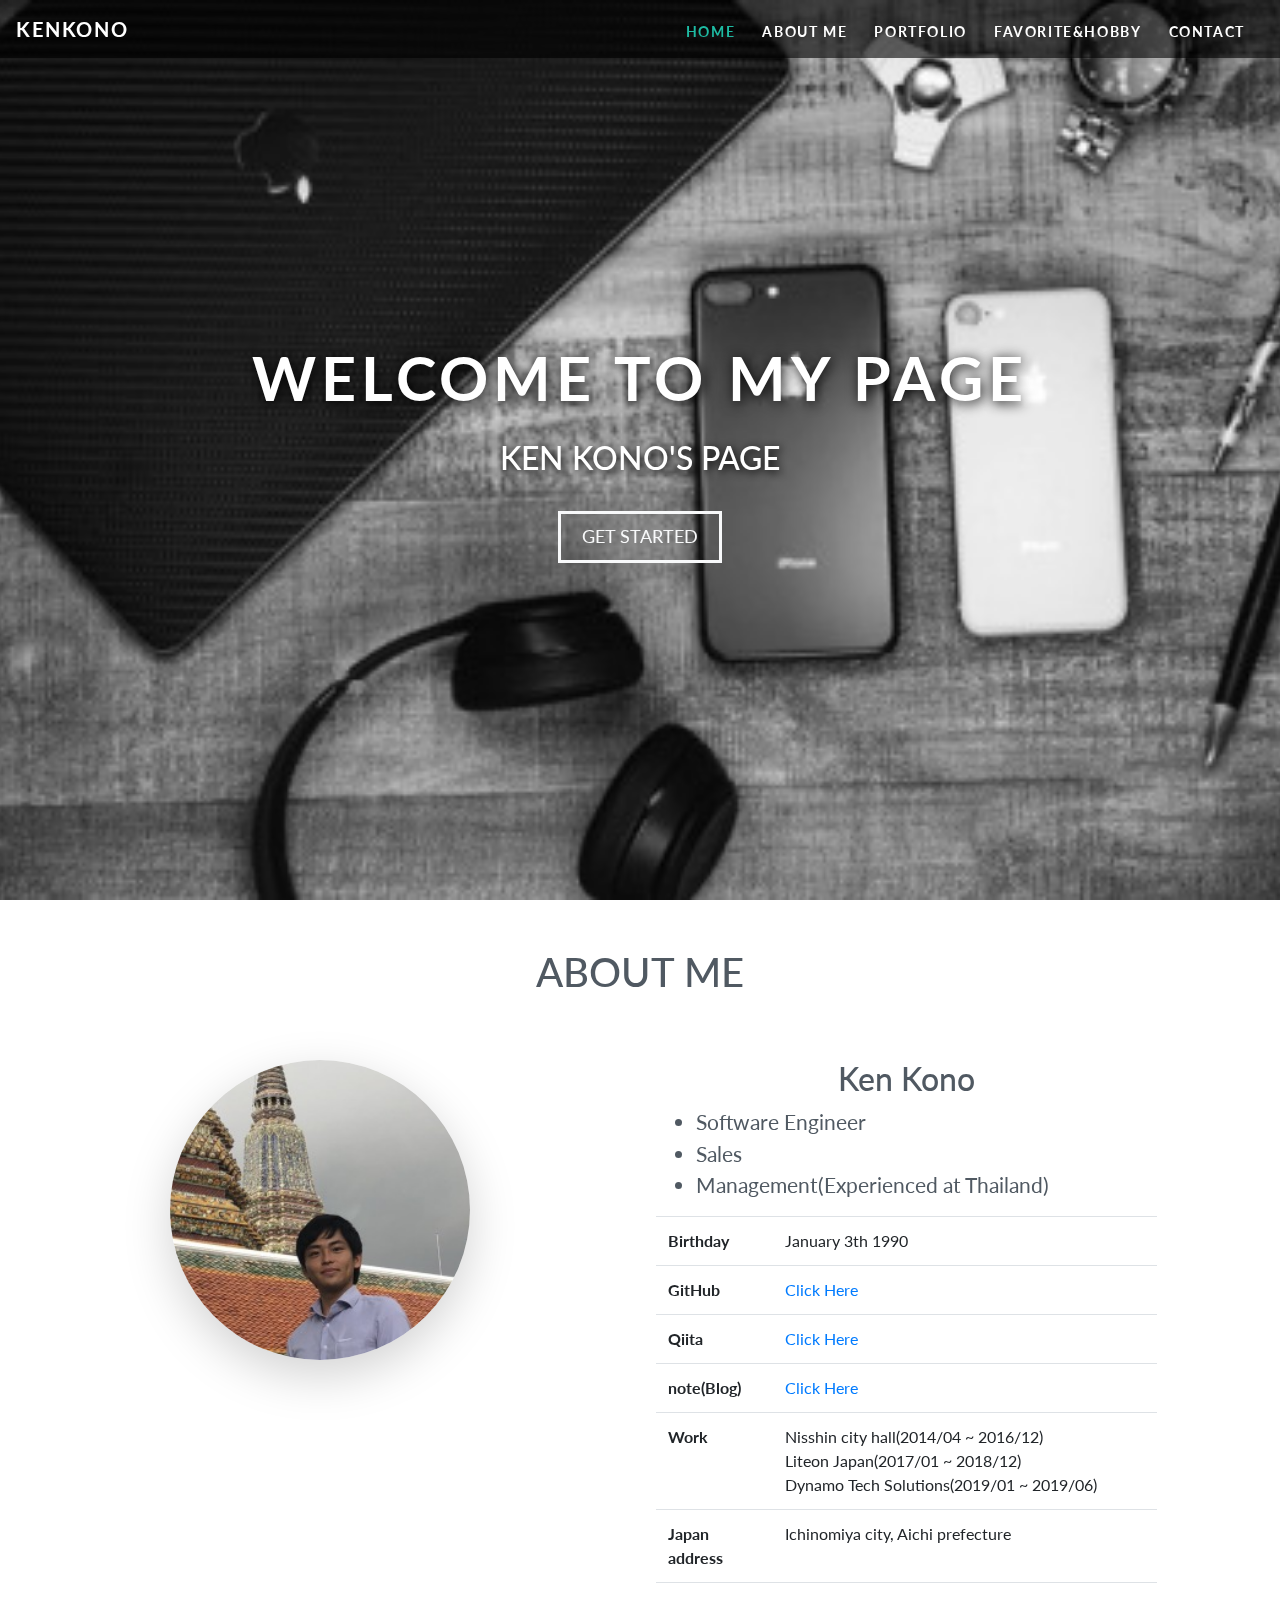
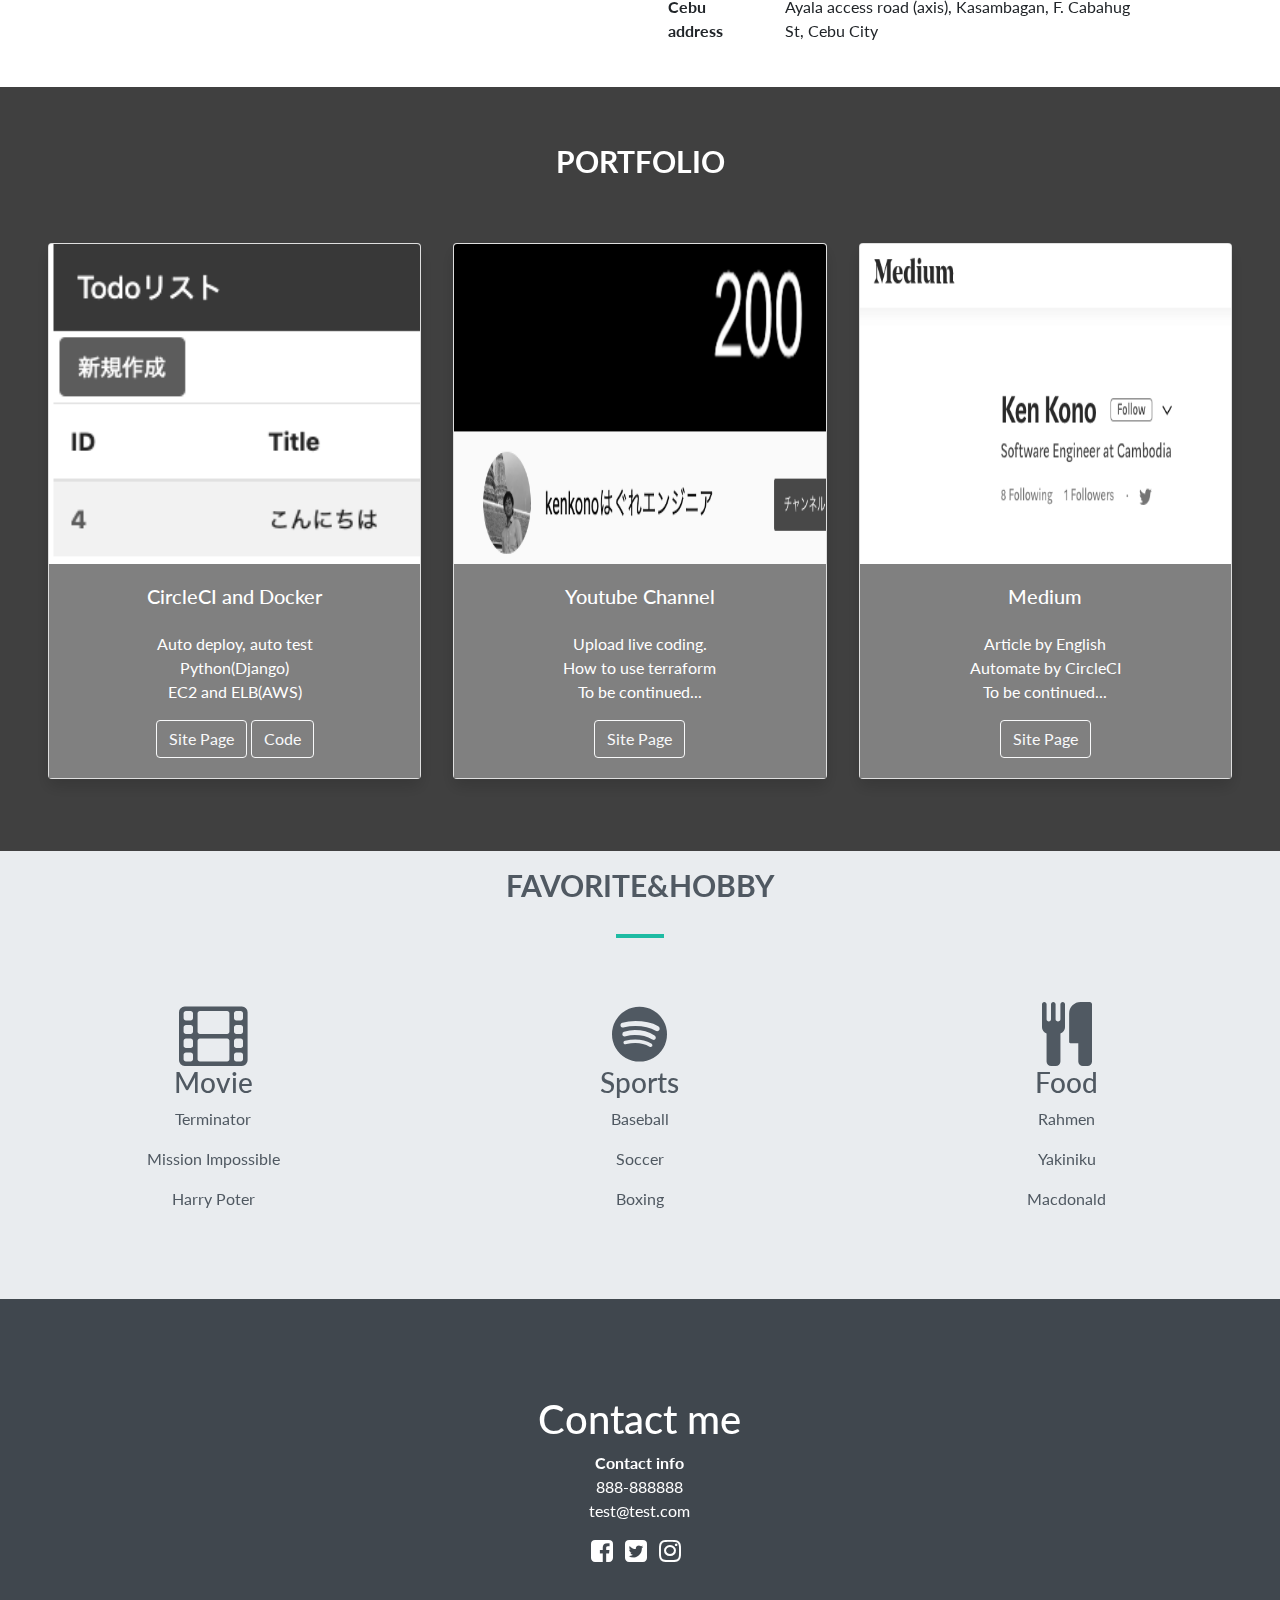
==== commit 80f66ea3: "modify" ====
--- a/index.html
+++ b/index.html
@@ -93,7 +93,7 @@
                     <tr>
                         <th scope="row">GitHub</th>
                         <td>
-                            <a href="https://github.com/kenkono/CircleCI_Docker-django_todo-" target="_blank">Click Here</a>
+                            <a href="https://github.com/kenkono" target="_blank">Click Here</a>
                         </td>
                     </tr>
                     <tr>
@@ -158,6 +158,7 @@
                                 EC2 and ELB(AWS)
                             </p>
                             <a href="https://todo-list.dynamo-tech.com/" target="_blank" class="btn btn-outline-light">Site Page</a>
+                            <a href="https://github.com/kenkono/CircleCI_Docker-django_todo-" target="_blank" class="btn btn-outline-light">Code</a>
                         </div>
                     </div>
                 </div>
--- a/style.css
+++ b/style.css
@@ -40,7 +40,7 @@
 /* landing page */
 
 .home-inner {
-    background-image: url(images/s_pc_gadjet.jpg);
+    background-image: url(images/s_s_pc_gadjet.jpg);
 }
 
 .caption {
@@ -76,7 +76,7 @@
 
 /* aboutme section */
 .profile_image {
-    background-image: url("images/profile.jpg");
+    background-image: url("images/s_profile.jpg");
     width: 300px;
     height: 300px;
     border-radius: 50%;
@@ -128,7 +128,7 @@
 /* portfolio and work section */
 
 .fixed.portfolio {
-    background-image: url(images/s_portitem3.jpeg)
+    background-image: url(images/s_s_s_portitem3.jpeg)
 }
 
 .fixed.work {
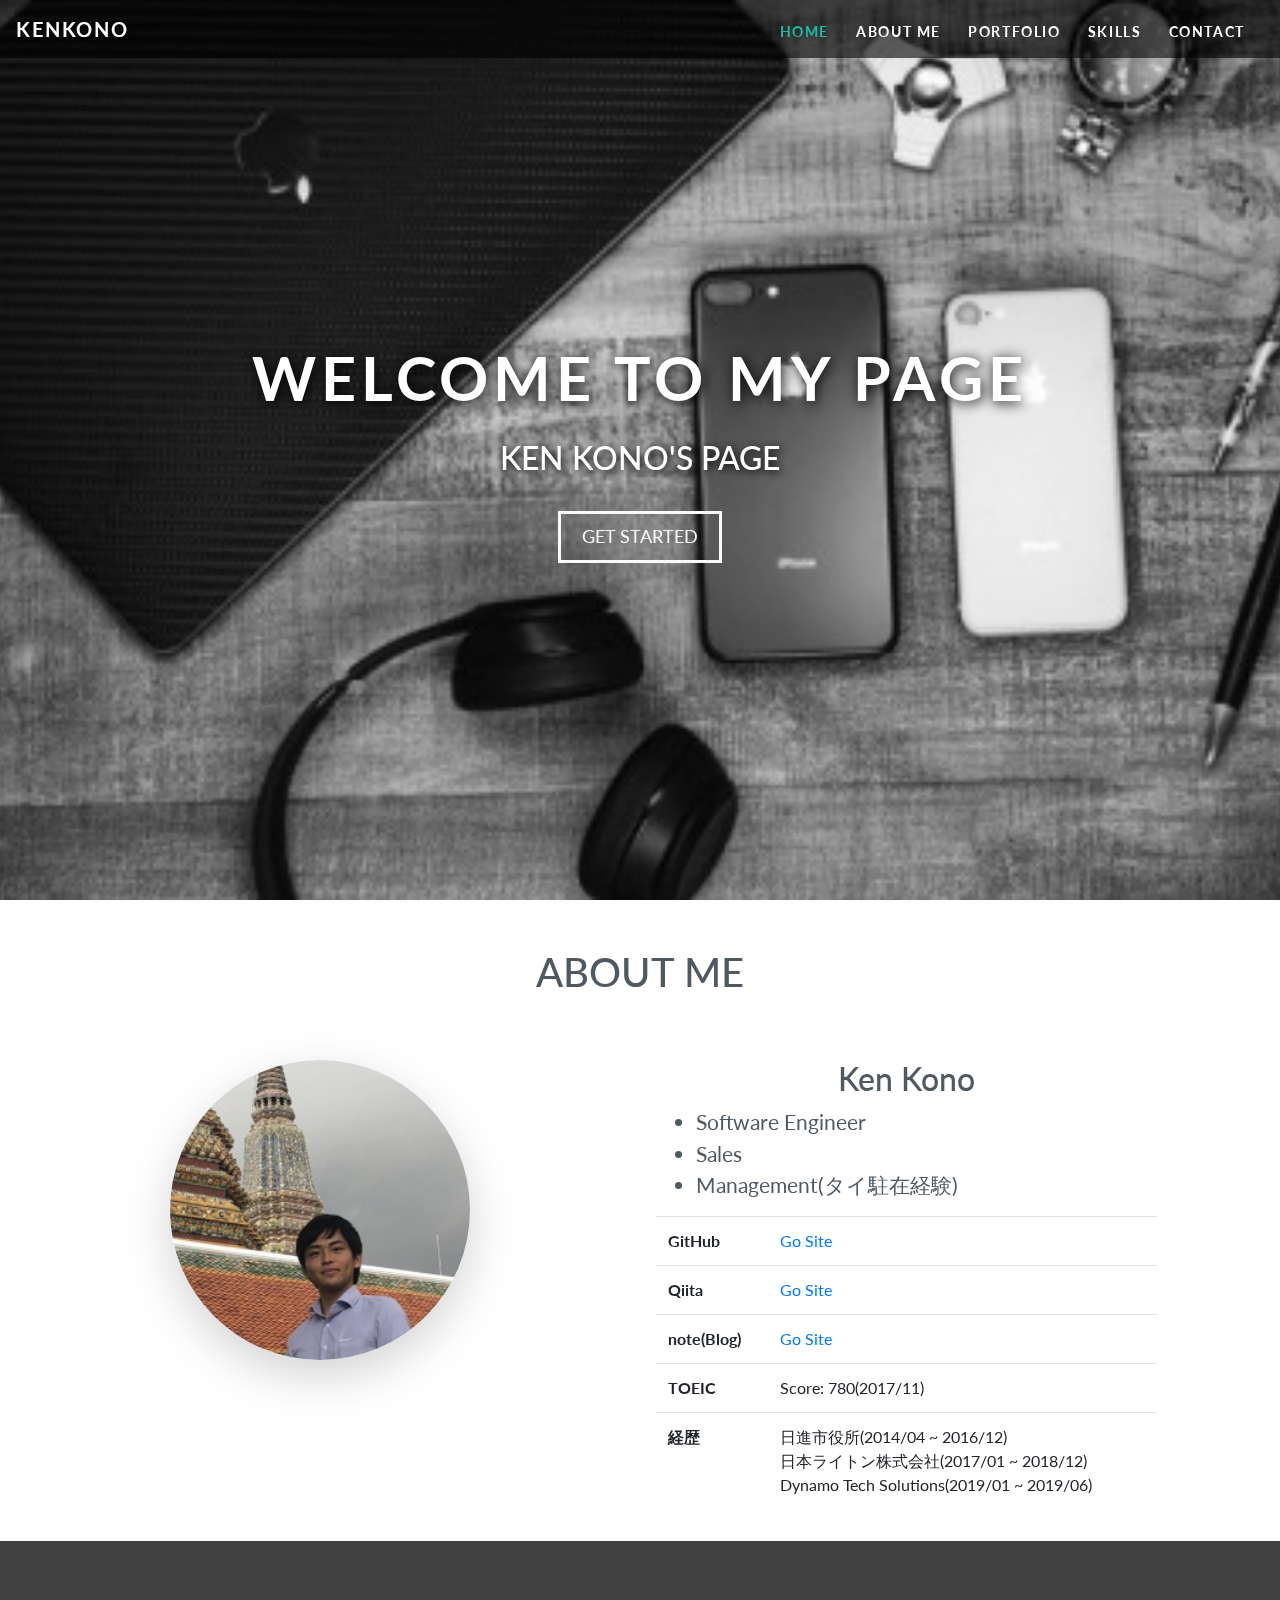
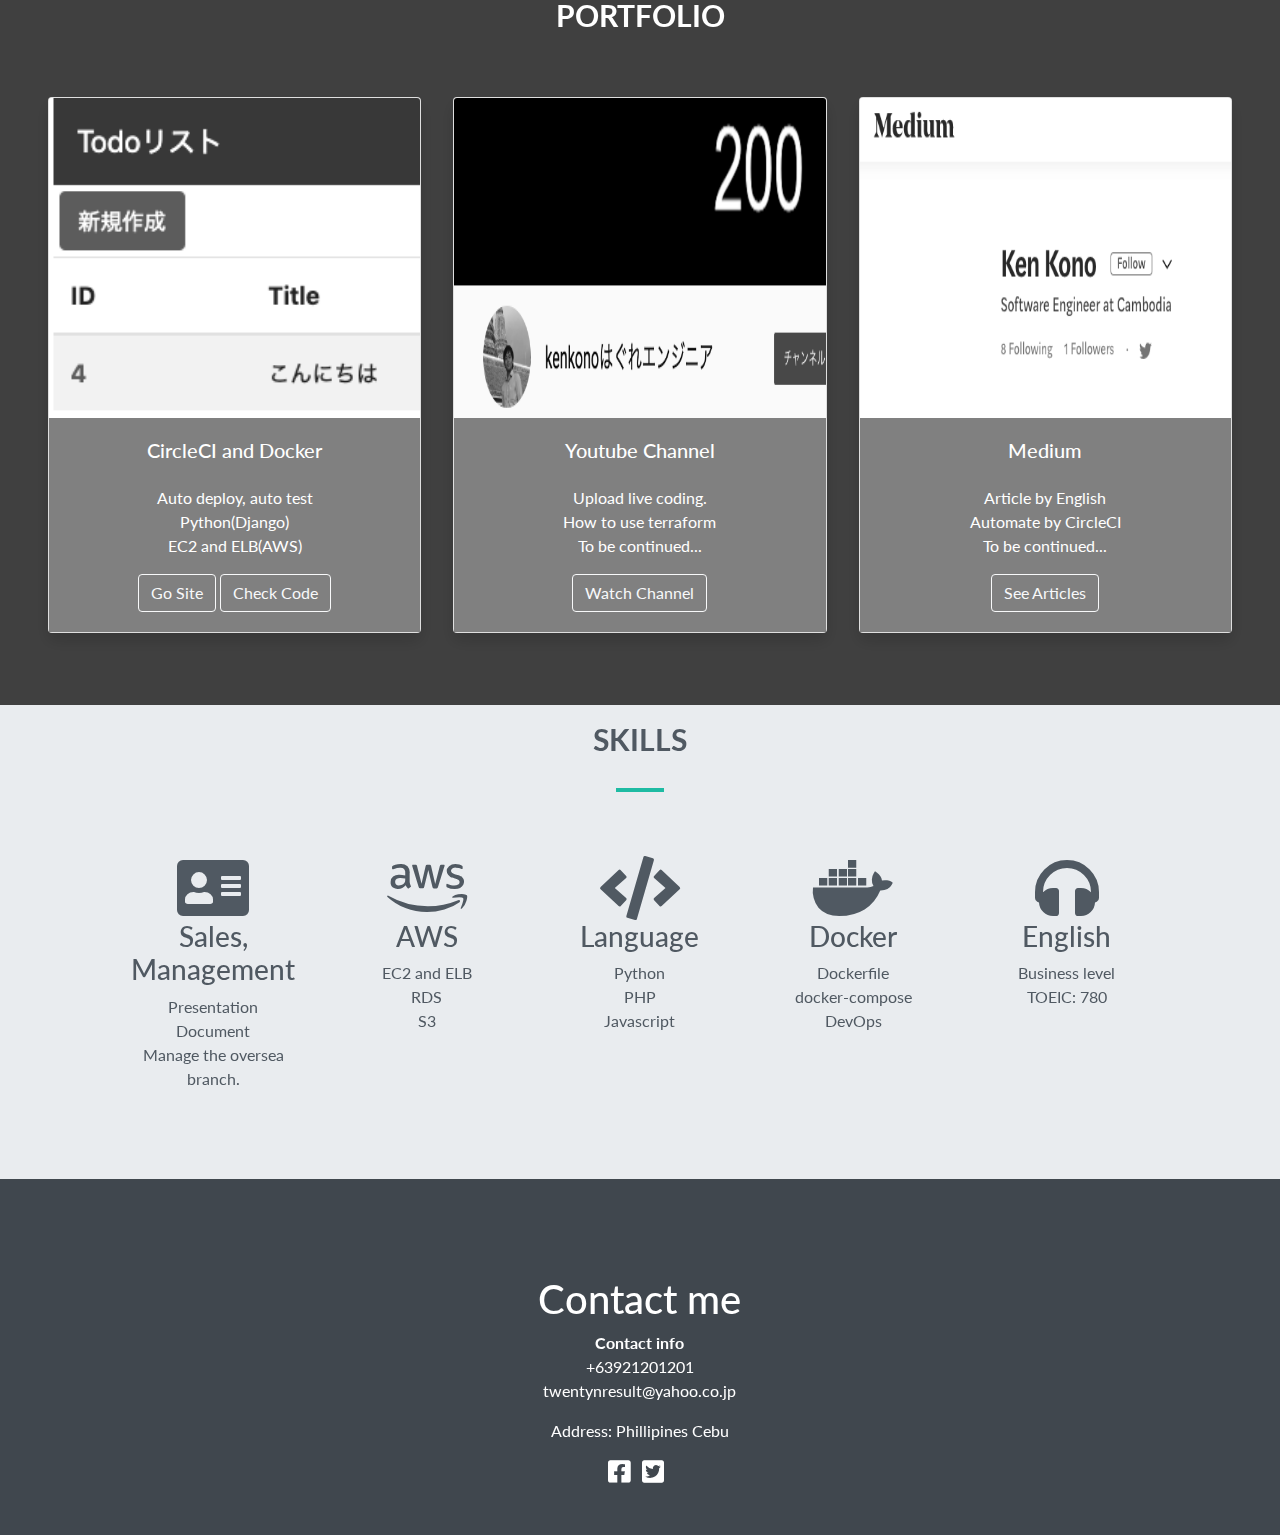
==== commit 9ae5592e: "modify" ====
--- a/index.html
+++ b/index.html
@@ -12,7 +12,7 @@
     <link rel="stylesheet" href="style.css">
     <link rel="stylesheet" href="css/fixed.css">
     <!-- awsome font -->
-    <link href="https://stackpath.bootstrapcdn.com/font-awesome/4.7.0/css/font-awesome.min.css" rel="stylesheet" integrity="sha384-wvfXpqpZZVQGK6TAh5PVlGOfQNHSoD2xbE+QkPxCAFlNEevoEH3Sl0sibVcOQVnN" crossorigin="anonymous">
+    <link rel="stylesheet" href="https://use.fontawesome.com/releases/v5.6.3/css/all.css">
 </head>
 <body data-spy="scroll" data-target="#navbarResponsive">
 
@@ -38,7 +38,7 @@
                     <a href="#portfolio" class="nav-link">Portfolio</a>
                 </li>
                 <li class="nav-item">
-                    <a href="#favorites" class="nav-link">Favorite&Hobby</a>
+                    <a href="#skills" class="nav-link">Skills</a>
                 </li>
                 <!-- <li class="nav-item">
                     <a href="#work" class="nav-link">Work</a>
@@ -82,47 +82,39 @@
             <ul>
                 <li>Software Engineer</li>
                 <li>Sales</li>
-                <li>Management(Experienced at Thailand)</li>
+                <li>Management(タイ駐在経験)</li>
             </ul>
             <table class="table">
                 <tbody>
                     <tr>
-                        <th scope="row">Birthday</th>
-                        <td>January 3th 1990</td>
-                    </tr>
-                    <tr>
                         <th scope="row">GitHub</th>
                         <td>
-                            <a href="https://github.com/kenkono" target="_blank">Click Here</a>
+                            <a href="https://github.com/kenkono" target="_blank">Go Site</a>
                         </td>
                     </tr>
                     <tr>
                         <th scope="row">Qiita</th>
                         <td>
-                            <a href="https://qiita.com/kenkono" target="_blank">Click Here</a>
+                            <a href="https://qiita.com/kenkono" target="_blank">Go Site</a>
                         </td>
                     </tr>
                     <tr>
                         <th scope="row">note(Blog)</th>
                         <td>
-                            <a href="https://note.mu/kenkono" target="_blank">Click Here</a>
-                        </td>
-                    </tr>
-                    <tr>
-                        <th scope="row">Work</th>
-                        <td>
-                            Nisshin city hall(2014/04 ~ 2016/12)<br>
-                            Liteon Japan(2017/01 ~ 2018/12)<br>
+                            <a href="https://note.mu/kenkono" target="_blank">Go Site</a>
+                        </td>
+                    </tr>
+                    <tr>
+                        <th scope="row">TOEIC</th>
+                        <td>Score: 780(2017/11)</td>
+                    </tr>
+                    <tr>
+                        <th scope="row">経歴</th>
+                        <td>
+                            日進市役所(2014/04 ~ 2016/12)<br>
+                            日本ライトン株式会社(2017/01 ~ 2018/12)<br>
                             Dynamo Tech Solutions(2019/01 ~ 2019/06)
                         </td>
-                    </tr>
-                    <tr>
-                        <th scope="row">Japan address</th>
-                        <td>Ichinomiya city, Aichi prefecture</td>
-                    </tr>
-                    <tr>
-                        <th scope="row">Cebu address</th>
-                        <td>Ayala access road (axis), Kasambagan, F. Cabahug St, Cebu City</td>
                     </tr>
                 </tbody>
             </table>
@@ -157,8 +149,8 @@
                                 Python(Django)<br>
                                 EC2 and ELB(AWS)
                             </p>
-                            <a href="https://todo-list.dynamo-tech.com/" target="_blank" class="btn btn-outline-light">Site Page</a>
-                            <a href="https://github.com/kenkono/CircleCI_Docker-django_todo-" target="_blank" class="btn btn-outline-light">Code</a>
+                            <a href="https://todo-list.dynamo-tech.com/" target="_blank" class="btn btn-outline-light">Go Site</a>
+                            <a href="https://github.com/kenkono/CircleCI_Docker-django_todo-" target="_blank" class="btn btn-outline-light">Check Code</a>
                         </div>
                     </div>
                 </div>
@@ -172,7 +164,7 @@
                                 How to use terraform<br>
                                 To be continued...
                             </p>
-                            <a href="https://www.youtube.com/channel/UC9u05krBHU_7ikSQGxbowuw?view_as=subscriber" target="_blank" class="btn btn-outline-light">Site Page</a>
+                            <a href="https://www.youtube.com/channel/UC9u05krBHU_7ikSQGxbowuw?view_as=subscriber" target="_blank" class="btn btn-outline-light">Watch Channel</a>
                         </div>
                     </div>
                 </div>
@@ -186,7 +178,7 @@
                                     Automate by CircleCI<br>
                                     To be continued...
                             </p>
-                            <a href="https://medium.com/@kenkono" target="_blank" class="btn btn-outline-light">Site Page</a>
+                            <a href="https://medium.com/@kenkono" target="_blank" class="btn btn-outline-light">See Articles</a>
                         </div>
                     </div>
                 </div>
@@ -205,15 +197,15 @@
 
 <!-- end portfolio section -->
 
-<!-- favorites section -->
-<div id="favorites" class="offset">
+<!-- skills section -->
+<div id="skills" class="offset">
 
 <!-- start jumbotron -->
     <div class="jumbotron">
         <!-- start narrow -->
         <div class="narrow text-center">
             <div class="col-12">
-                <h3 class="heading">Favorite&Hobby</h3>
+                <h3 class="heading">Skills</h3>
                 <div class="heading-underline"></div> 
             </div>
         </div>
@@ -221,34 +213,52 @@
 
         <!-- start row -->
         <div class="row text-center">
-            <div class="col-md-4">
-                <div class="feature">
-                    <i class="fa fa-film fa-4x" data-fa-transform="shrink-3 up-5"></i>
-                    <h3>Movie</h3>
-                    <p>Terminator</p>
-                    <p>Mission Impossible</p>
-                    <p>Harry Poter</p>
-                </div>
-            </div>
-            <div class="col-md-4">
-                <div class="feature">
-                    <i class="fa fa-spotify fa-4x" data-fa-transform="shrink-3 up-5"></i>
-                    <h3>Sports</h3>
-                    <p>Baseball</p>
-                    <p>Soccer</p>
-                    <p>Boxing</p>
-                </div>
-            </div>
-            <div class="col-md-4">
-                <div class="feature">
-                    <i class="fa fa-cutlery fa-4x" data-fa-transform="shrink-3 up-5"></i>
-                    <h3>Food</h3>
-                    <p>Rahmen</p>
-                    <p>Yakiniku</p>
-                    <p>Macdonald</p>
-                </div>
-            </div>
-
+            <div class="col-md-1"></div>
+            <div class="col-md-2">
+                <div class="feature">
+                    <i class="fa fa-address-card fa-4x" data-fa-transform="shrink-3 up-5"></i>
+                    <h3>Sales, Management</h3>
+                    <p>Presentation<br>
+                        Document<br>
+                        Manage the oversea branch.</p>
+                </div>
+            </div>
+            <div class="col-md-2">
+                <div class="feature">
+                    <i class="fab fa-aws fa-4x" data-fa-transform="shrink-3 up-5"></i>
+                    <h3>AWS</h3>
+                    <p>EC2 and ELB<br>
+                    RDS<br>
+                    S3</p>
+                </div>
+            </div>
+            <div class="col-md-2">
+                <div class="feature">
+                    <i class="fa fa-code fa-4x" data-fa-transform="shrink-3 up-5"></i>
+                    <h3>Language</h3>
+                    <p>Python<br>
+                    PHP<br>
+                    Javascript</p>
+                </div>
+            </div>
+            <div class="col-md-2">
+                <div class="feature">
+                    <i class="fab fa-docker fa-4x" data-fa-transform="shrink-3 up-5"></i>
+                    <h3>Docker</h3>
+                    <p>Dockerfile<br>
+                    docker-compose<br>
+                    DevOps</p>
+                </div>
+            </div>
+            <div class="col-md-2">
+                <div class="feature">
+                    <i class="fas fa-headphones fa-4x" data-fa-transform="shrink-3 up-5"></i>
+                    <h3>English</h3>
+                    <p>Business level<br>
+                    TOEIC: 780</p>
+                </div>
+            </div>
+            <div class="col-md-1"></div>
         </div>
         <!-- end row -->
 
@@ -257,78 +267,6 @@
 
 </div>
 <!-- end favorite section -->
-
-<!-- work section -->
-<!-- <div id="work" class="offset"> -->
-    <!-- start fixed-background -->
-    <!-- <div class="fixed-background"> -->
-
-        <!-- start row dark -->
-        <!-- <div class="row dark text-center">
-
-            <div class="col-12">
-                <h3 class="heading">Work experiences</h3>
-                <div class="header-underline"></div> 
-            </div>
-            <div class="row">
-                <div class="col-lg-4 col-md-6 col-12">
-                    <div class="card shadow mb-3 mx-auto">
-                        <img class="card-img-top" src="images/nisshin.jpg" alt="Card image cap">
-                        <div class="card-body">
-                            <h5 class="card-title">Nisshin City Hall</h5>
-                            <strong>2014/04 ~ 2016/12</strong>
-                            <p class="card-text">
-                                Calculate insurance fee.<br>
-                                Plan the health event.<br>
-                                Do some paper works.
-                            </p>
-                            <a href="https://www.city.nisshin.lg.jp" target="_blank" class="btn btn-outline-light">Site Page</a>
-                        </div>
-                    </div>
-                </div>
-                <div class="col-lg-4 col-md-6 col-12">
-                    <div class="card shadow mb-3 mx-auto">
-                        <img class="card-img-top" src="images/liteon.jpg" alt="Card image cap">
-                        <div class="card-body">
-                            <h5 class="card-title">Liteon Japan</h5>
-                            <strong>2017/01 ~ 2018/12</strong>
-                            <p class="card-text">
-                                Sell electronic devices.<br>
-                                Be assigned at Thailand office.<br>
-                                Manage the Thailand staff.
-                            </p>
-                            <a href="http://www.lite-on.co.jp" target="_blank" class="btn btn-outline-light">Site Page</a>
-                        </div>
-                    </div>
-                </div>
-                <div class="col-lg-4 col-md-6 col-12">
-                    <div class="card shadow mb-3 mx-auto">
-                        <img class="card-img-top" src="images/portitem1.jpeg" alt="Card image cap">
-                        <div class="card-body">
-                            <h5 class="card-title">Dynamo Tech Solutions</h5>
-                            <strong>2019/01 ~ 2019/06</strong>
-                            <p class="card-text">
-                                    Develop software application<br>
-                                    Python(Django)<br>
-                                    Docker, AWS
-                            </p>
-                            <a href="https://dynamo-tech.com" target="_blank" class="btn btn-outline-light">Site Page</a>
-                        </div>
-                    </div>
-                </div>
-            </div>
-
-        </div> -->
-        <!-- end row dark -->
-        <!-- <div class="fixed-wrap">
-            <div class="fixed work"></div>
-        </div>
-    </div> -->
-    <!-- end fixed-background -->
-    
-<!-- </div> -->
-
-<!-- end work section -->
 
 <!-- contact section -->
 <div id="contact" class="offset">
@@ -339,10 +277,10 @@
             <img src="" alt="">
             <h1>Contact me</h1>
             <strong>Contact info</strong>
-            <p>888-888888<br>test@test.com</p>
-            <a href="https://www.facebook.com/ken.kono.7" target="_blank"><i class="fa fa-facebook-square sns"></i></a>
-            <a href="https://twitter.com/kenkono5" target="_blank"><i class="fa fa-twitter-square sns"></i></a>
-            <a href="https://www.instagram.com/recollegekono" target="_blank"><i class="fa fa-instagram sns"></i></a>
+            <p>+63921201201<br>twentynresult@yahoo.co.jp</p>
+            <p>Address: Phillipines Cebu</p>
+            <a href="https://www.facebook.com/ken.kono.7" target="_blank"><i class="fab fa-facebook-square sns"></i></a>
+            <a href="https://twitter.com/kenkono5" target="_blank"><i class="fab fa-twitter-square sns"></i></a>
         </div>
     </div>
 </footer>
